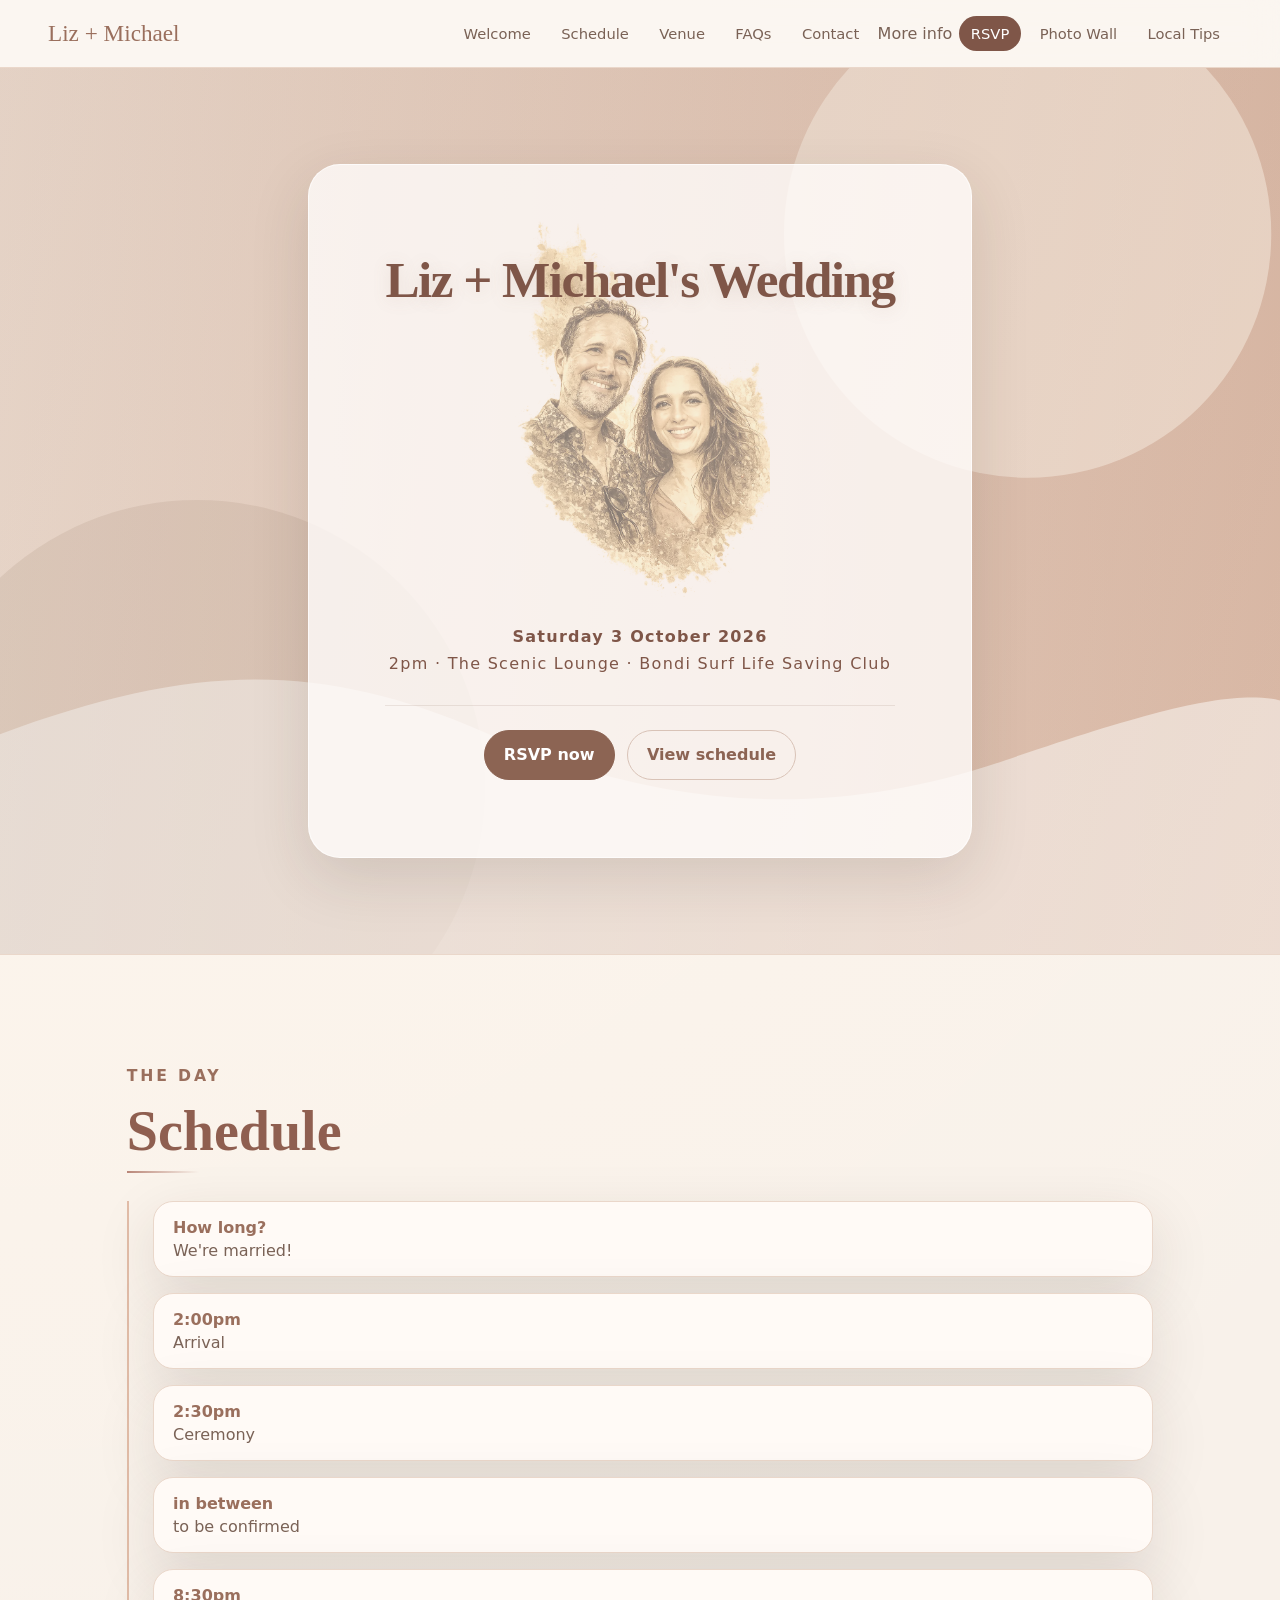
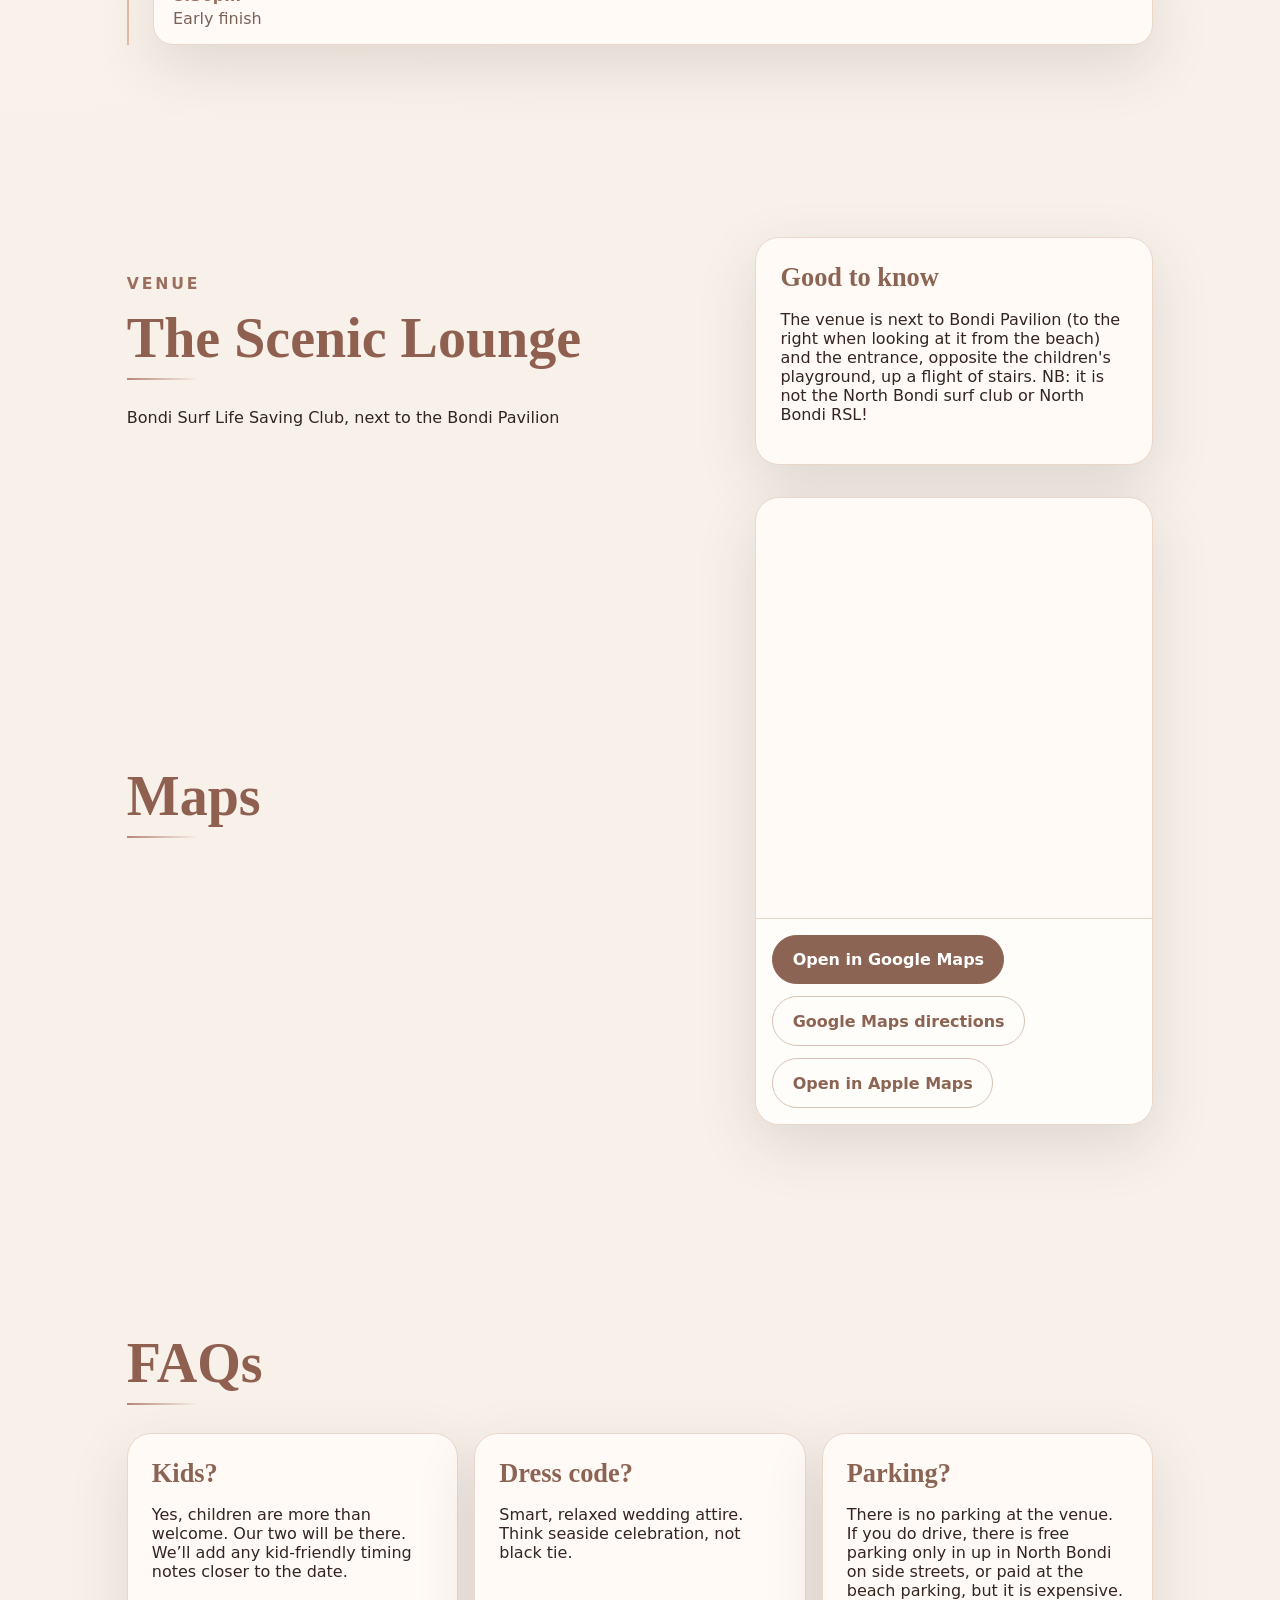
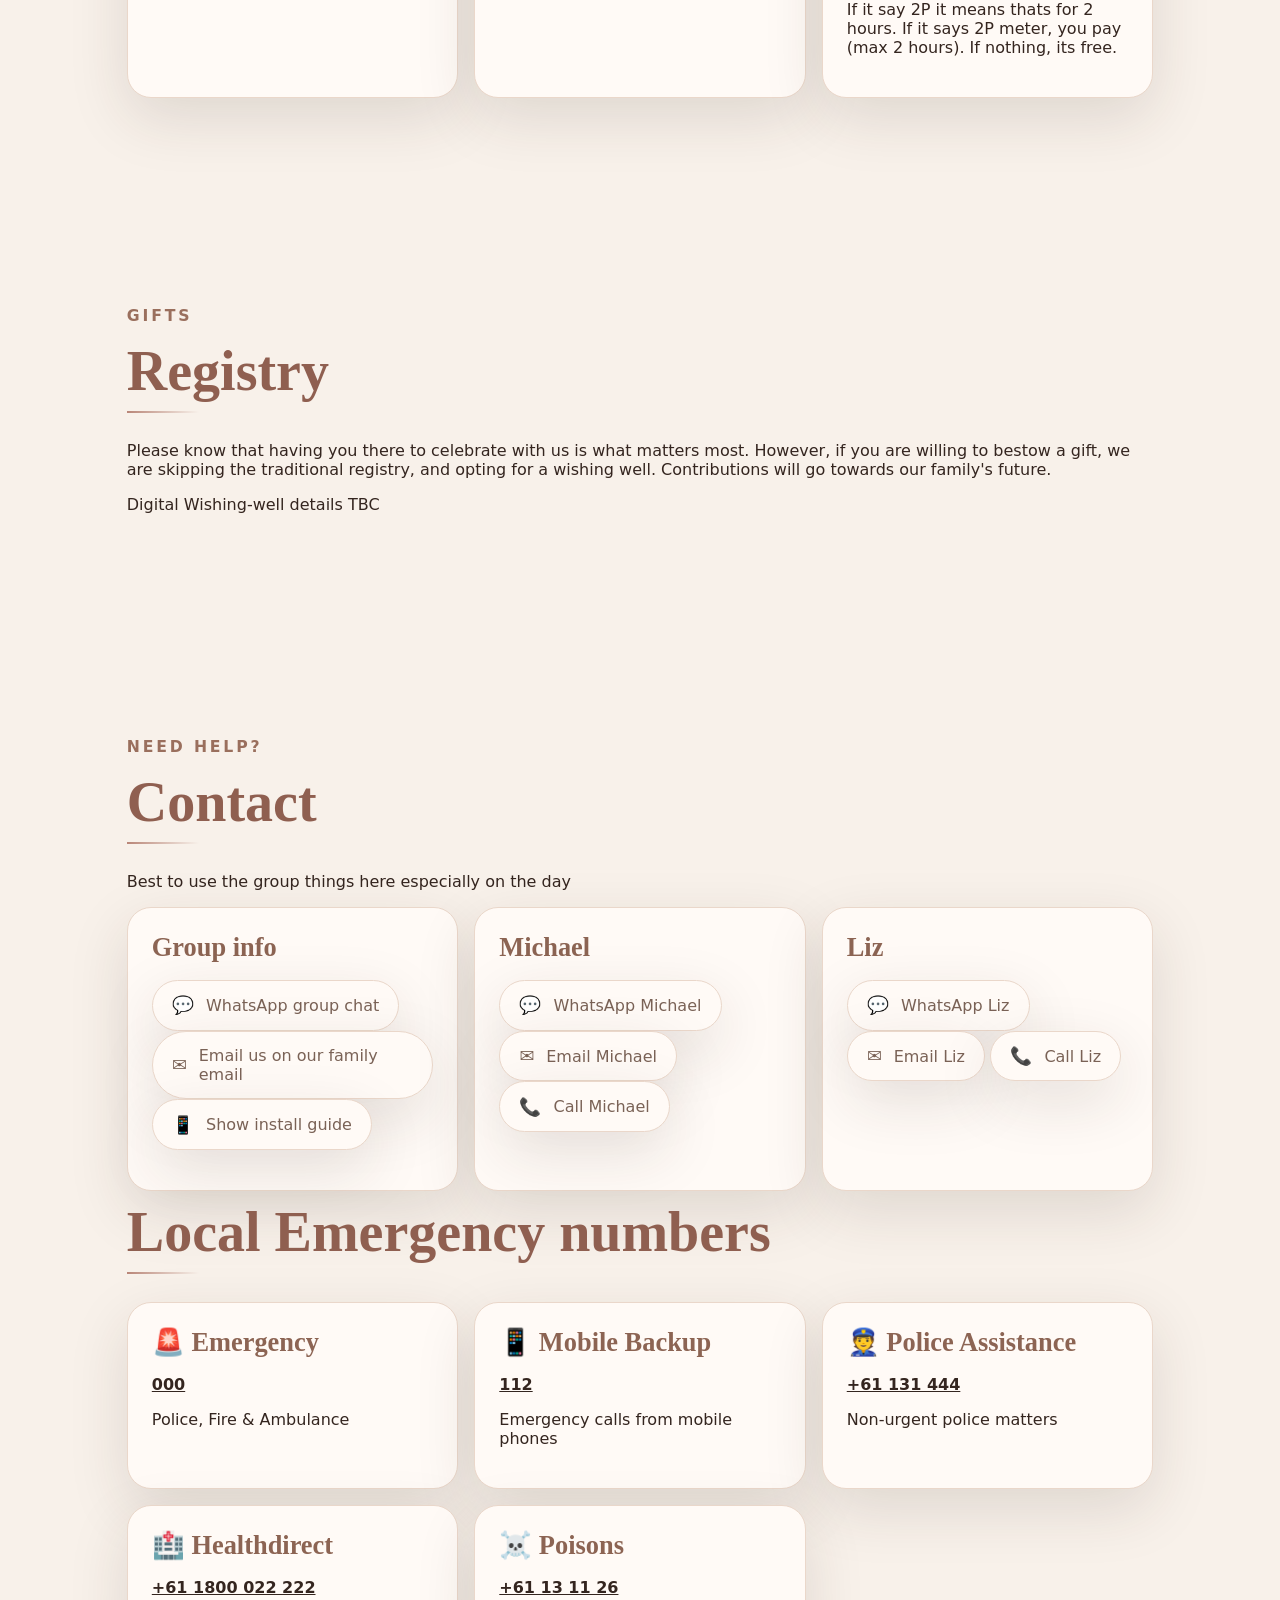
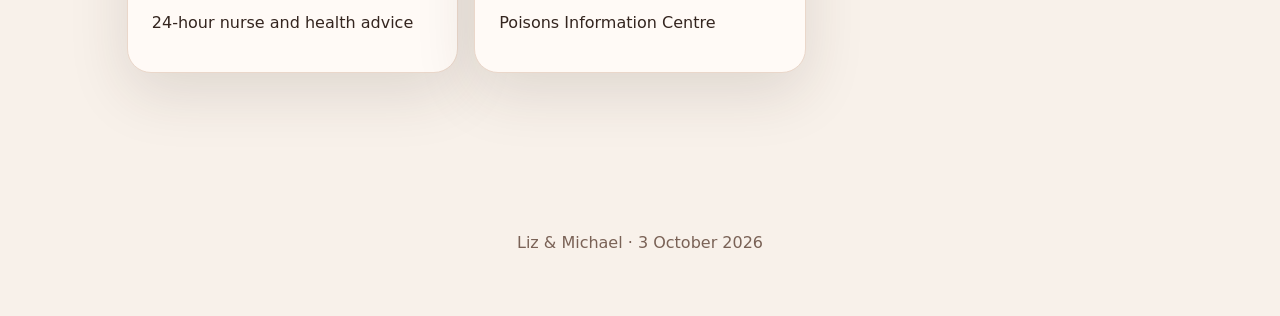
==== index.html @ 63af0334 "Merge pull request #23 from madmickey/master m" ====
<!doctype html>
<html lang="en">
<head>
  <meta charset="utf-8" />
  <meta name="viewport" content="width=device-width, initial-scale=1" />
  <meta name="theme-color" content="#8f6f5f" />
  <title>Liz + Michael — Wedding</title>
  <link rel="manifest" href="manifest.json" />
  <link rel="apple-touch-icon" href="assets/icons/apple-touch-icon.png">
  <link rel="icon" href="/favicon.ico" sizes="any">

<link
  rel="icon"
  type="image/png"
  sizes="96x96"
  href="/favicon-96x96.png">
  <link rel="stylesheet" href="css/styles.css" />
  <!--
<script src="https://cdn.onesignal.com/sdks/web/v16/OneSignalSDK.page.js" defer></script>
<script>
  window.OneSignalDeferred = window.OneSignalDeferred || [];
  OneSignalDeferred.push(async function(OneSignal) {
    await OneSignal.init({
      appId: "38841e12-7b33-4984-9ed4-fbe309f06933",
    });
  });
</script>-->
</head>
<body>
  <header class="site-header">
    <a class="brand" href="index.html">Liz + Michael</a>
    <button class="nav-toggle" type="button" aria-label="Open menu" aria-expanded="false" aria-controls="site-navigation">☰</button>
    <nav id="site-navigation" class="nav">
      <a href="#welcome">Welcome</a><a href="#schedule">Schedule</a><a href="#venue">Venue</a><a href="#faqs">FAQs</a><a href="#contact">Contact</a>
        <span class="nav-label nav-label-more">More info</span></span><a class="pill" href="rsvp.html">RSVP</a><a href="photo-wall.html">Photo Wall</a><a href="local.html">Local Tips</a>
    </nav>
  </header>

  <main>
    
    
  <section id="welcome" class="hero section">
  <div class="hero-card reveal">

    <h1 class="no-divider">Liz + Michael's Wedding</h1>



    <p class="eyebrow-raised hero-kicker">
      Saturday 3 October 2026
    </p>

    <p class="hero-date  eyebrow-raised hero-kicker">
      2pm · The Scenic Lounge · Bondi Surf Life Saving Club
    </p>

    

    <div class="hero-actions hero-actions-lower">
      <a class="button" href="rsvp.html">RSVP now</a>
      <a class="button ghost" href="#schedule">View schedule</a>
    </div>

  </div>
</section>

	<div class="offline-banner">
	  You’re offline — maps, RSVP forms and live links may not work.
	</div>
    <section id="schedule" class="section reveal">
      <p class="eyebrow">The day</p><h2>Schedule</h2>
	   
	  
      <div class="timeline">
	  <div><strong>How long?</strong><span><span id="countdown" class="" aria-live="polite"></span></div>
        <div><strong>2:00pm</strong><span>Arrival</span></div>
        <div><strong>2:30pm</strong><span>Ceremony</span></div>
        <div><strong>in between</strong><span>to be confirmed</span></div>
        <div><strong>8:30pm</strong><span>Early finish</span></div>
      </div>
    </section>

    <section id="venue" class="section split reveal">
      <div><p class="eyebrow">Venue</p><h2>The Scenic Lounge</h2><p>Bondi Surf Life Saving Club, next to the Bondi Pavilion </p></div>
      <div class="info-card"><h3>Good to know</h3><p>The venue is next to Bondi Pavilion (to the right when looking at it from the beach) and the entrance, opposite the children's playground, up a flight of stairs.
      NB: it is not the North Bondi surf club or North Bondi RSL!</p></div>
      <h2>Maps</h2>

	  <div class="map-card">

		<iframe
		  title="Bondi Surf Bathers Life Saving Club Map"
		  loading="lazy"
		  referrerpolicy="no-referrer-when-downgrade"
		  src="https://www.google.com/maps?q=Bondi+Surf+Bathers+Life+Saving+Club+Bondi+NSW&output=embed">
		</iframe>
		<div class="offline-map-fallback">
		  <h3>Offline Directions</h3>

		  <p>
			Bondi Surf Bathers Life Saving Club<br>
			Queen Elizabeth Drive<br>
			Bondi Beach NSW 2026
		  </p>

		  <p>
			The venue is next to Bondi Pavilion (to the right when looking at it) and the entrance, opposite the children's playground, up a flight of stairs
		  </p>
		</div>
		<div class="map-actions">
		  <a
			class="button"
			href="https://maps.google.com/?q=Bondi+Surf+Bathers+Life+Saving+Club"
			target="_blank"
			rel="noopener">
			Open in Google Maps
		  </a>

		  <a
			class="button ghost"
			href="https://www.google.com/maps/dir/?api=1&destination=Bondi+Surf+Bathers+Life+Saving+Club"
			target="_blank"
			rel="noopener">
			Google Maps directions
		  </a>
		  
			<a class="button ghost" href="https://maps.apple.com/?q=Bondi+Surf+Bathers+Life+Saving+Club" target="_blank">
			Open in Apple Maps
		  </a>
		</div>
	  </div>
	</section>

    <section id="faqs" class="section reveal">
      <p class="eyebrow"></p><h2>FAQs</h2>
      <div class="grid cards">
        <article><h3>Kids?</h3><p>Yes, children are more than welcome. Our two will be there. We’ll add any kid-friendly timing notes closer to the date.</p></article>
        <article><h3>Dress code?</h3><p>Smart, relaxed wedding attire. Think seaside celebration, not black tie.</p></article>
        <article><h3>Parking?</h3><p>There is no parking at the venue. If you do drive, there is free parking only in up in North Bondi on side streets, or paid at the beach parking, but it is expensive. If it say 2P it means thats for 2 hours. If it says 2P meter, you pay (max 2 hours). If nothing, its free.</p></article>
      </div>
    </section>

    <section id="registry" class="section reveal">
      <p class="eyebrow">Gifts</p><h2>Registry</h2><p>Please know that having you there to celebrate with us is what matters most. However, if you are willing to bestow a gift, we are skipping the traditional registry,
	  and opting for a wishing well. Contributions will go towards our family's future.</p>
	  <p>Digital Wishing-well details TBC</p>
	  
    </section>
	

    <section id="contact" class="section reveal"><p class="eyebrow">Need help?</p><h2>Contact</h2><p>Best to use the group things here especially on the day
	
	<div class="grid cards">
       <article><h3>Group info</h3><p>
<a href="https://chat.whatsapp.com/DlBkA845jLG3YuXOPNsFch?s=cl&p=a&ilr=2" class="contact-link" target="_blank">
    <span class="icon">💬</span>
    <span>WhatsApp group chat</span>
</a>

<a href="mailto:wedding@cornell.limited" class="contact-link">
    <span class="icon">✉️</span>
    <span>Email us on our family email</span>
</a>
	<a href="#" class="contact-link" id="show-install-guide">
		<span class="icon">📱</span>
		<span>Show install guide</span>
	</a>
   
	   </p></article>
	   <article><h3>Michael</h3><p>
<a href="https://wa.me/+61401358602" class="contact-link" target="_blank">
    <span class="icon">💬</span>
    <span>WhatsApp Michael</span>
</a>

<a href="mailto:michaeljcornell@gmail.com" class="contact-link">
    <span class="icon">✉️</span>
    <span>Email Michael</span>
</a>

<a href="tel:+61401358602" class="contact-link">
    <span class="icon">📞</span>
    <span>Call Michael</span>
</a>
	  </article>
	   
	   <article><h3>Liz</h3><p>
<a href="https://wa.me/+61424619499" class="contact-link" target="_blank">
    <span class="icon">💬</span>
    <span>WhatsApp Liz</span>
</a>

<a href="mailto:newel833@gmail.com" class="contact-link">
    <span class="icon">✉️</span>
    <span>Email Liz</span>
</a>

<a href="tel:+61424619499" class="contact-link">
    <span class="icon">📞</span>
    <span>Call Liz</span>
</a>
	   
	   
	   </p></article>
    </div>
   
    <h2>Local Emergency numbers</h2>

    <div class="grid cards">

        <article>
            <h3>🚨 Emergency</h3>
            <p>
                <a href="tel:000"><strong>000</strong></a>
            </p>
            <p>Police, Fire & Ambulance</p>
        </article>

        <article>
            <h3>📱 Mobile Backup</h3>
            <p>
                <a href="tel:112"><strong>112</strong></a>
            </p>
            <p>Emergency calls from mobile phones</p>
        </article>

        <article>
            <h3>👮 Police Assistance</h3>
            <p>
                <a href="tel:+61131444"><strong>+61 131 444</strong></a>
            </p>
            <p>Non-urgent police matters</p>
        </article>

        <article>
            <h3>🏥 Healthdirect</h3>
            <p>
                <a href="tel:+611800022222"><strong>+61 1800 022 222</strong></a>
            </p>
            <p>24-hour nurse and health advice</p>
        </article>

        <article>
            <h3>☠️ Poisons</h3>
            <p>
                <a href="tel:+61131126"><strong>+61 13 11 26</strong></a>
            </p>
            <p>Poisons Information Centre</p>
        </article>

    

    </div>
</section>
  </main>


<div class="install-strip" id="install-strip" hidden>
  <div>
    <strong>Add our wedding app</strong>
    <span>
      Get quick access to schedules, maps, accommodation and photo sharing.
    </span>
  </div>

  <div class="install-actions">
    <button
      class="install-button"
      id="install-button"
      type="button">
      Add to Home Screen
    </button>

    <button
      class="install-dismiss"
      id="install-dismiss"
      type="button"
      aria-label="Dismiss install prompt">
      ×
    </button>
  </div>
</div>

<div
  class="install-modal"
  id="ios-install-modal"
  hidden
  aria-hidden="true">

  <div
    class="install-modal-card"
    role="dialog"
    aria-modal="true"
    aria-labelledby="ios-install-title">

    <button
      class="modal-close"
      id="ios-install-close"
      type="button"
      aria-label="Close install instructions">
      ×
    </button>

    <p class="eyebrow">iPhone & iPad</p>

    <h2 id="ios-install-title">
      Add to Home Screen
    </h2>

    <p>
      Add our wedding app to your Home Screen for easy access before and during the day.
    </p>

    <p>
      Tap <strong>Share</strong> in Safari, then select
      <strong>Add to Home Screen</strong>.
    </p>

    <img
      class="install-gif"
      src="assets/images/ios-add-to-home.gif"
      alt="How to add the wedding site to your iPhone home screen">
  </div>
</div>

  <footer><p>Liz & Michael · 3 October 2026</p></footer>
  <script src="js/app.js"></script>
</body>
</html>
---- css/styles.css ----
:root {
    --bg: #f8f1ea;
    --paper: #fffaf6;
    --ink: #34251f;
    --muted: #7a6256;
    --accent: #9a6f5d;
    --accent2: #e2bda8;
    --line: #ead7ca;
    --rose: #b98678;
    --champagne: #f3dfcf;
    --shadow: 0 20px 60px rgba(52, 37, 31, 0.13);
}
* {
    box-sizing: border-box;
}
html {
    scroll-behavior: smooth;
}
body {
    margin: 0;
    font-family: Inter, ui-sans-serif, system-ui, -apple-system, Segoe UI,
        sans-serif;
    background: radial-gradient(circle at top left, #fff7ed, transparent 35%),
        var(--bg);
    color: var(--ink);
}
a {
    color: inherit;
}
.site-header {
    position: sticky;
    top: 0;
    z-index: 20;
    display: flex;
    align-items: center;
    justify-content: space-between;
    gap: 1rem;
    padding: 1rem clamp(1rem, 4vw, 3rem);
    background: rgba(251, 246, 241, 0.86);
    backdrop-filter: blur(16px);
    border-bottom: 1px solid var(--line);
}
.brand {
    font-family: Georgia, serif;
    font-size: 1.45rem;
    text-decoration: none;
    color: var(--accent);
    font-weight: 500;
}
.brand:hover {
    color: #8c6453;
}
.nav {
    display: flex;
    flex-wrap: wrap;
    gap: 0.4rem;
    align-items: center;
}
span {
    color: var(--muted);
}
.emergency a {
    color: #8c6453;
}
.nav a {
    text-decoration: none;
    padding: 0.55rem 0.75rem;
    border-radius: 999px;
    color: var(--muted);
    font-size: 0.92rem;
}
.nav a:hover,
.pill {
    background: #7f5648 !important;
    color: #fff !important;
}
.nav-toggle {
    display: none;
}
.section {
    padding: clamp(3rem, 8vw, 6rem) clamp(1rem, 6vw, 5rem);
    max-width: 1180px;
    margin: auto;
}
.hero {
    min-height: 82vh;
    display: grid;
    place-items: center;
    text-align: center;
    background: linear-gradient(
            120deg,
            rgba(143, 111, 95, 0.18),
            rgba(217, 184, 165, 0.2)
        ),
        url("../assets/images/hero.svg") center/cover;
    border-bottom: 1px solid var(--line);
    max-width: none;
}
.hero-card,
.page-hero {
    background: rgba(255, 253, 251, 0.78);
    border: 1px solid rgba(255, 255, 255, 0.7);
    box-shadow: var(--shadow);
    border-radius: 2rem;
    padding: clamp(1rem, 6vw, 5rem);
}
h1,
h2,
h3 {
    font-family: Georgia, serif;
    line-height: 1.08;
}

h1 {
    font-size: clamp(1.6rem, 4vw, 3.25rem);
    margin: 0.2em 0;
    color: #6f4d42;
    text-shadow: 0 2px 18px rgba(143, 111, 95, 0.16);
}

h2 {
    font-size: clamp(2rem, 5vw, 3.5rem);
    margin: 0.2em 0 0.5em;
    color: #8f5f50;
    position: relative;
}

h2::after {
    content: "";
    display: block;
    width: 4.5rem;
    height: 2px;
    margin-top: 0.6rem;
    background: linear-gradient(90deg, var(--rose), transparent);
}

h3 {
    font-size: clamp(1.25rem, 2.5vw, 1.65rem);
    line-height: 1.2;
    margin: 0 0 0.65rem;
    color: #8c6453;
    font-weight: 600;
}
.hero-card h1.no-divider::after {
    content: none;
}
.lead {
    font-size: 1.25rem;
    color: var(--muted);
    max-width: 720px;
    margin: 0 auto 1.5rem;
}
.eyebrow {
   /*text-transform: uppercase;*/
    letter-spacing: 0.18em;
    color: var(--accent);
    font-weight: 700;
    font-size: 0.68rem;
}
.eyebrow-raised {
   /*text-transform: uppercase;*/ 	
    letter-spacing: 0.18em;
    color: var(--accent);
    font-weight: 700;
    font-size: 0.98rem;
}
.button {
    display: inline-flex;
    align-items: center;
    justify-content: center;
    padding: 0.9rem 1.2rem;
    border-radius: 999px;
    background: #8c6453;
    color: #fff;
    text-decoration: none;
    font-weight: 700;
    border: 1px solid #8c6453;
}
.button:hover {
    background: #7f5648;
    border-color: #7f5648;
}
.button.ghost {
    background: transparent;
    color: #8c6453;
    border-color: #d9c3b7;
}
.hero-actions {
    display: flex;
    justify-content: center;
    gap: 0.75rem;
    flex-wrap: wrap;
}
.button.ghost:hover {
    background: rgba(140, 100, 83, 0.08);
    border-color: #8c6453;
}
.countdown {
    margin-top: 1.5rem;
    color: var(--muted);
    font-weight: 700;
}
.timeline {
    display: grid;
    gap: 1rem;
    border-left: 2px solid var(--accent2);
    padding-left: 1.5rem;
}
.timeline div {
    background: var(--paper);
    border: 1px solid var(--line);
    box-shadow: var(--shadow);
    border-radius: 1.25rem;
    padding: 1rem 1.2rem;
    display: grid;
    gap: 0.25rem;
}
.timeline strong {
    color: var(--accent);
}
.split {
    display: grid;
    grid-template-columns: 1.2fr 0.8fr;
    gap: 2rem;
    align-items: center;
}
.info-card,
.cards article,
.map-card {
    background: var(--paper);
    border: 1px solid var(--line);
    box-shadow: var(--shadow);
    border-radius: 1.5rem;
    padding: 1.5rem;
}
.grid {
    display: grid;
    grid-template-columns: repeat(3, minmax(0, 1fr));
    gap: 1rem;
}
.map-card iframe {
    width: 100%;
    min-height: 420px;
    border: 0;
    border-radius: 1rem;
}

/**/

/* Polished map card */
.map-card {
    overflow: hidden;
    padding: 0;
}

.map-card iframe {
    width: 100%;
    min-height: 420px;
    border: 0;
    border-radius: 1.5rem 1.5rem 0 0;
    display: block;
}

.map-actions {
    display: flex;
    gap: 0.75rem;
    padding: 1rem;
    flex-wrap: wrap;
    background: rgba(255, 253, 251, 0.92);
    border-top: 1px solid var(--line);
}

.map-actions .button {
    width: auto;
}

@media (max-width: 850px) {
    .map-card iframe {
        min-height: 320px;
    }

    .map-actions {
        flex-direction: column;
    }

    .map-actions .button {
        width: 100%;
    }
}


/**/




footer {
    text-align: center;
    padding: 3rem;
    color: var(--muted);
}
.page {
    padding-top: 2rem;
}
.reveal {
    opacity: 0;
    transform: translateY(18px);
    transition: 0.7s ease;
}
.reveal.visible {
    opacity: 1;
    transform: none;
}
@media (max-width: 850px) {
    .site-header {
        align-items: flex-start;
    }
    .nav {
        display: none;
        width: 100%;
    }
    .nav.open {
        display: flex;
    }
    .nav-toggle {
        display: block;
        border: 1px solid var(--line);
        background: var(--paper);
        border-radius: 999px;
        padding: 0.5rem 0.7rem;
    }
    .split,
    .grid {
        grid-template-columns: 1fr;
    }
    .hero-actions {
        align-items: stretch;
    }
    .button {
        width: 100%;
    }
}

.eyebrow {
    text-transform: uppercase;
    letter-spacing: 0.18em;
    color: var(--accent);
    font-weight: 700;
    font-size: 0.98rem;
}
/* Improved mobile navigation */
@media (max-width: 850px) {
    .site-header {
        align-items: center;
        flex-wrap: wrap;
        padding: 0.85rem 1rem;
    }

    .brand {
        font-size: 1.25rem;
    }

    .nav-toggle {
        display: inline-flex;
        align-items: center;
        justify-content: center;
        width: 2.75rem;
        height: 2.75rem;
        border: 1px solid var(--line);
        background: var(--paper);
        border-radius: 999px;
        font-size: 1.25rem;
        line-height: 1;
        box-shadow: 0 10px 30px rgba(48, 37, 31, 0.08);
    }

    .nav {
        display: none;
        width: 100%;
        margin-top: 0.75rem;
        padding: 0.65rem;
        background: rgba(255, 253, 251, 0.96);
        border: 1px solid var(--line);
        border-radius: 1.25rem;
        box-shadow: var(--shadow);
        backdrop-filter: blur(16px);
    }

    .nav.open {
        display: grid;
        grid-template-columns: 1fr 1fr;
        gap: 0.45rem;
    }

    .nav a {
        display: flex;
        align-items: center;
        justify-content: center;
        min-height: 2.75rem;
        padding: 0.75rem 0.65rem;
        border-radius: 0.95rem;
        background: #fff8f3;
        border: 1px solid rgba(234, 222, 213, 0.8);
        color: var(--ink);
        text-align: center;
        font-size: 0.95rem;
    }

    .nav a.pill {
        grid-column: 1 / -1;
    }
}

@media (max-width: 420px) {
    .nav.open {
        grid-template-columns: 1fr;
    }
}

/* PWA install prompt */
.install-strip {
    position: fixed;
    left: 50%;
    bottom: 1rem;
    z-index: 40;
    width: min(920px, calc(100% - 2rem));
    transform: translateX(-50%);

    display: flex;
    align-items: center;
    justify-content: space-between;
    gap: 1rem;

    padding: 0.9rem 3rem 0.9rem 1rem;

    background: rgba(255, 253, 251, 0.96);
    border: 1px solid var(--line);
    border-radius: 1.25rem;

    box-shadow: var(--shadow);
    backdrop-filter: blur(18px);
}

.install-strip[hidden],
.install-modal[hidden] {
    display: none !important;
}

.install-strip strong,
.install-strip span {
    display: block;
}

.install-strip strong {
    color: #7f5648;
}

.install-strip span {
    color: var(--muted);
    font-size: 0.92rem;
    margin-top: 0.1rem;
}

.install-actions {
    display: flex;
    align-items: center;
    gap: 0.5rem;
}

.install-button {
    border: 0;
    border-radius: 999px;

    background: #8c6453;
    color: #fff;

    font-weight: 700;
    padding: 0.85rem 1.1rem;

    white-space: nowrap;
    cursor: pointer;
}

.install-button:hover {
    background: #7f5648;
}

.install-dismiss {
    position: absolute;
    top: 0.5rem;
    right: 0.5rem;
    width: 2rem;
    height: 2rem;
    border: 0;
    background: transparent;
    color: var(--muted);
    font-size: 1.2rem;
    line-height: 1;
    cursor: pointer;
}

.install-dismiss:hover {
    background: rgba(143, 111, 95, 0.08);
    color: var(--ink);
}

.install-modal {
    position: fixed;
    inset: 0;
    z-index: 50;

    display: grid;
    place-items: center;

    padding: 1rem;

    background: rgba(48, 37, 31, 0.42);
    backdrop-filter: blur(8px);
}

.install-modal-card {
    position: relative;

    width: min(620px, 100%);
    max-height: min(88vh, 760px);
    overflow: auto;

    background: var(--paper);
    border: 1px solid var(--line);
    border-radius: 1.75rem;

    box-shadow: var(--shadow);

    padding: clamp(1.25rem, 4vw, 2rem);
}

.install-modal-card h2 {
    margin-bottom: 0.25rem;
}

.modal-close {
    position: absolute;
    top: 0.85rem;
    right: 0.85rem;

    width: 2.5rem;
    height: 2.5rem;

    border-radius: 999px;
    border: 1px solid var(--line);

    background: #fff8f3;
    color: var(--ink);

    font-size: 1.5rem;
    line-height: 1;

    cursor: pointer;
}

.install-gif {
    display: block;
    width: 100%;

    margin-top: 1rem;

    border-radius: 1.25rem;
    border: 1px solid var(--line);

    background: #fff8f3;
}

@media (max-width: 640px) {
    .install-strip {
        flex-direction: column;
        align-items: stretch;
        bottom: 0.75rem;
    }

    .install-actions {
        width: 100%;
    }

    .install-button {
        flex: 1;
    }
}



.contact-links {
    display: flex;
    gap: 1rem;
    flex-wrap: wrap;
    margin-top: 1.5rem;
}

.contact-link {
    display: inline-flex;
    align-items: center;
    gap: 0.75rem;

    padding: 0.9rem 1.2rem;

    background: var(--paper);
    border: 1px solid var(--line);
    border-radius: 999px;

    text-decoration: none;
    color: var(--ink);

    box-shadow: var(--shadow);
    transition: all 0.2s ease;
}

.contact-link:hover {
    transform: translateY(-2px);
    background: var(--ink);
    color: #fff;
}

.contact-link .icon {
    font-size: 1.1rem;
}

.contact-link:visited,
.contact-link:active,
.contact-link:focus {
    color: #8c6453;
    background: var(--paper);
    outline: none;
}

@media (max-width: 700px) {
    .contact-links {
        flex-direction: column;
    }

    .contact-link {
        width: 100%;
        justify-content: center;
    }
}
.wedding-crest {
  display: block;
  width: min(260px, 70vw);
  max-width: 260px;
  margin: 0 auto 1.5rem;
}

.hero-card {
  position: relative;
  overflow: hidden;
  text-align: center;
}

.hero-card::before {
  content: "";
  position: absolute;
  inset: 0;

  background-image: url("../assets/images/liz-michael-crest.webp");
  background-repeat: no-repeat;
  background-position: center 45px;
background-size: min(260px, 60vw);

  opacity: 0.54;

  filter:
    sepia(0.2)
    saturate(0.9)
    contrast(0.95);

  pointer-events: none;
  z-index: 0;
}

.hero-card > * {
  position: relative;
  z-index: 1;
}

/* Main heading */
.hero-card h1 {
  
  margin-bottom: 20rem;
  color: #7f5648;
  letter-spacing: -0.03em;
  text-shadow: 0 2px 18px rgba(143,111,95,0.15);
}

.hero-card h1::after {
  content: "";
  display: block;
  width: 5.5rem;
  height: 2px;
  margin: 1rem auto 0;
  background: linear-gradient(
    90deg,
    transparent,
    var(--rose),
    transparent
  );
}

/* Date */
.hero-date {
  margin: 0;
  font-size: 1.35rem;
  color: var(--muted);
  font-weight: 500;
}

/* Venue title */
.hero-kicker {
  margin-top: 0.5rem;
  margin-bottom: 0;
  color: #7f5648;
  font-size: 1rem;
  letter-spacing: 0.08em;
  
}

/* Venue details */
.venue-line {
  margin: 0.75rem 0 0;
  font-size: 0.95rem;
  color: var(--muted);
}

/* Countdown */
.countdown-lower {
  margin-top: 2rem;
  margin-bottom: 0;
  font-size: 1.05rem;
  color: var(--accent);
}

/* Buttons */
.hero-actions-lower {
  margin-top: 2rem;
  padding-top: 1.5rem;
  border-top: 1px solid rgba(143, 111, 95, 0.15);
}

.nav-divider {
    width: 1px;
    height: 1.25rem;
    background: var(--line);
    margin: 0 0.4rem;
}

.offline-banner {
  display: none;
  position: sticky;
  top: 0;
  z-index: 100;
  padding: 0.75rem 1rem;
  background: #8c6453;
  color: #fffaf6;
  text-align: center;
  font-weight: 700;
}
body.is-offline .offline-banner {
  display: block;
}

.offline-map-fallback {
  display: none;
}

body.is-offline .offline-map-fallback {
  display: block;
  margin-top: 1rem;
  padding: 1rem;
  border: 1px solid var(--line);
  border-radius: 1rem;
  background: var(--paper);
}

body.is-offline .map-card iframe {
  display: none;
}

body.is-offline .map-actions {
  opacity: 0.5;
}
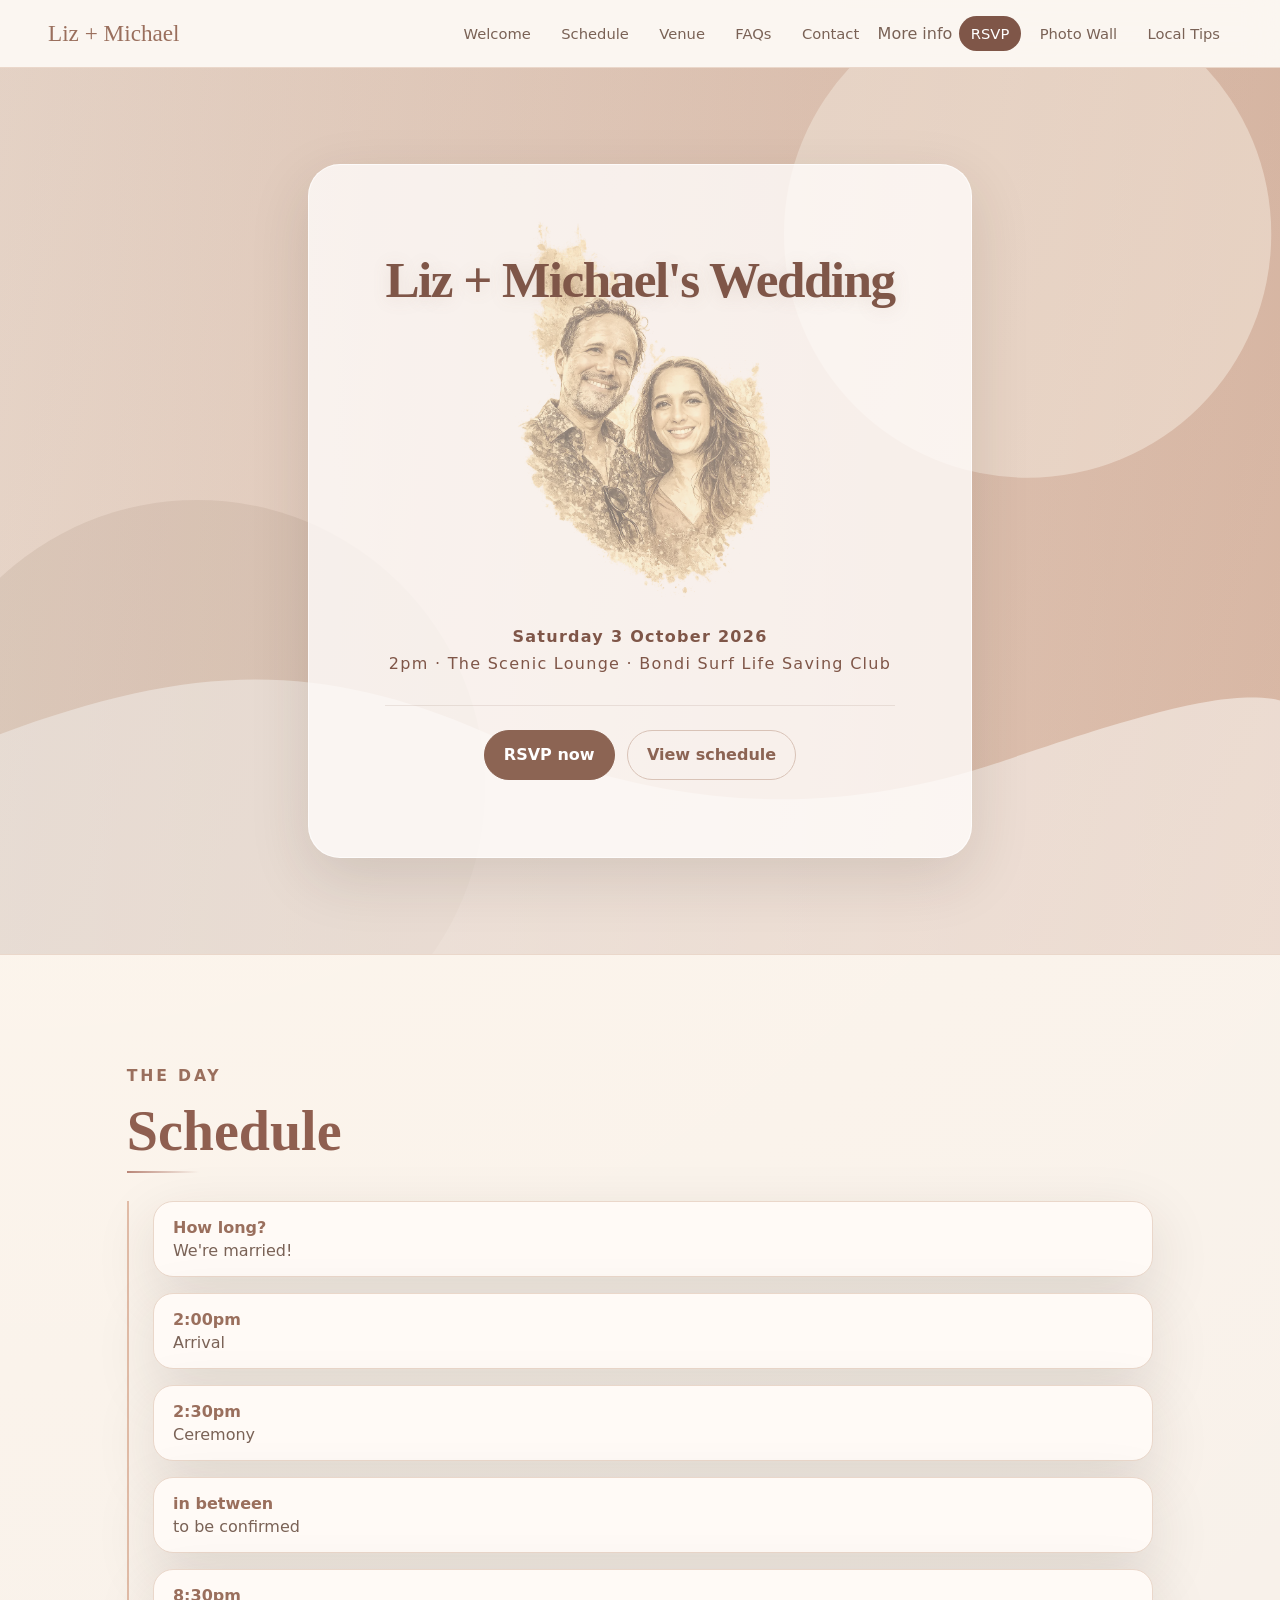
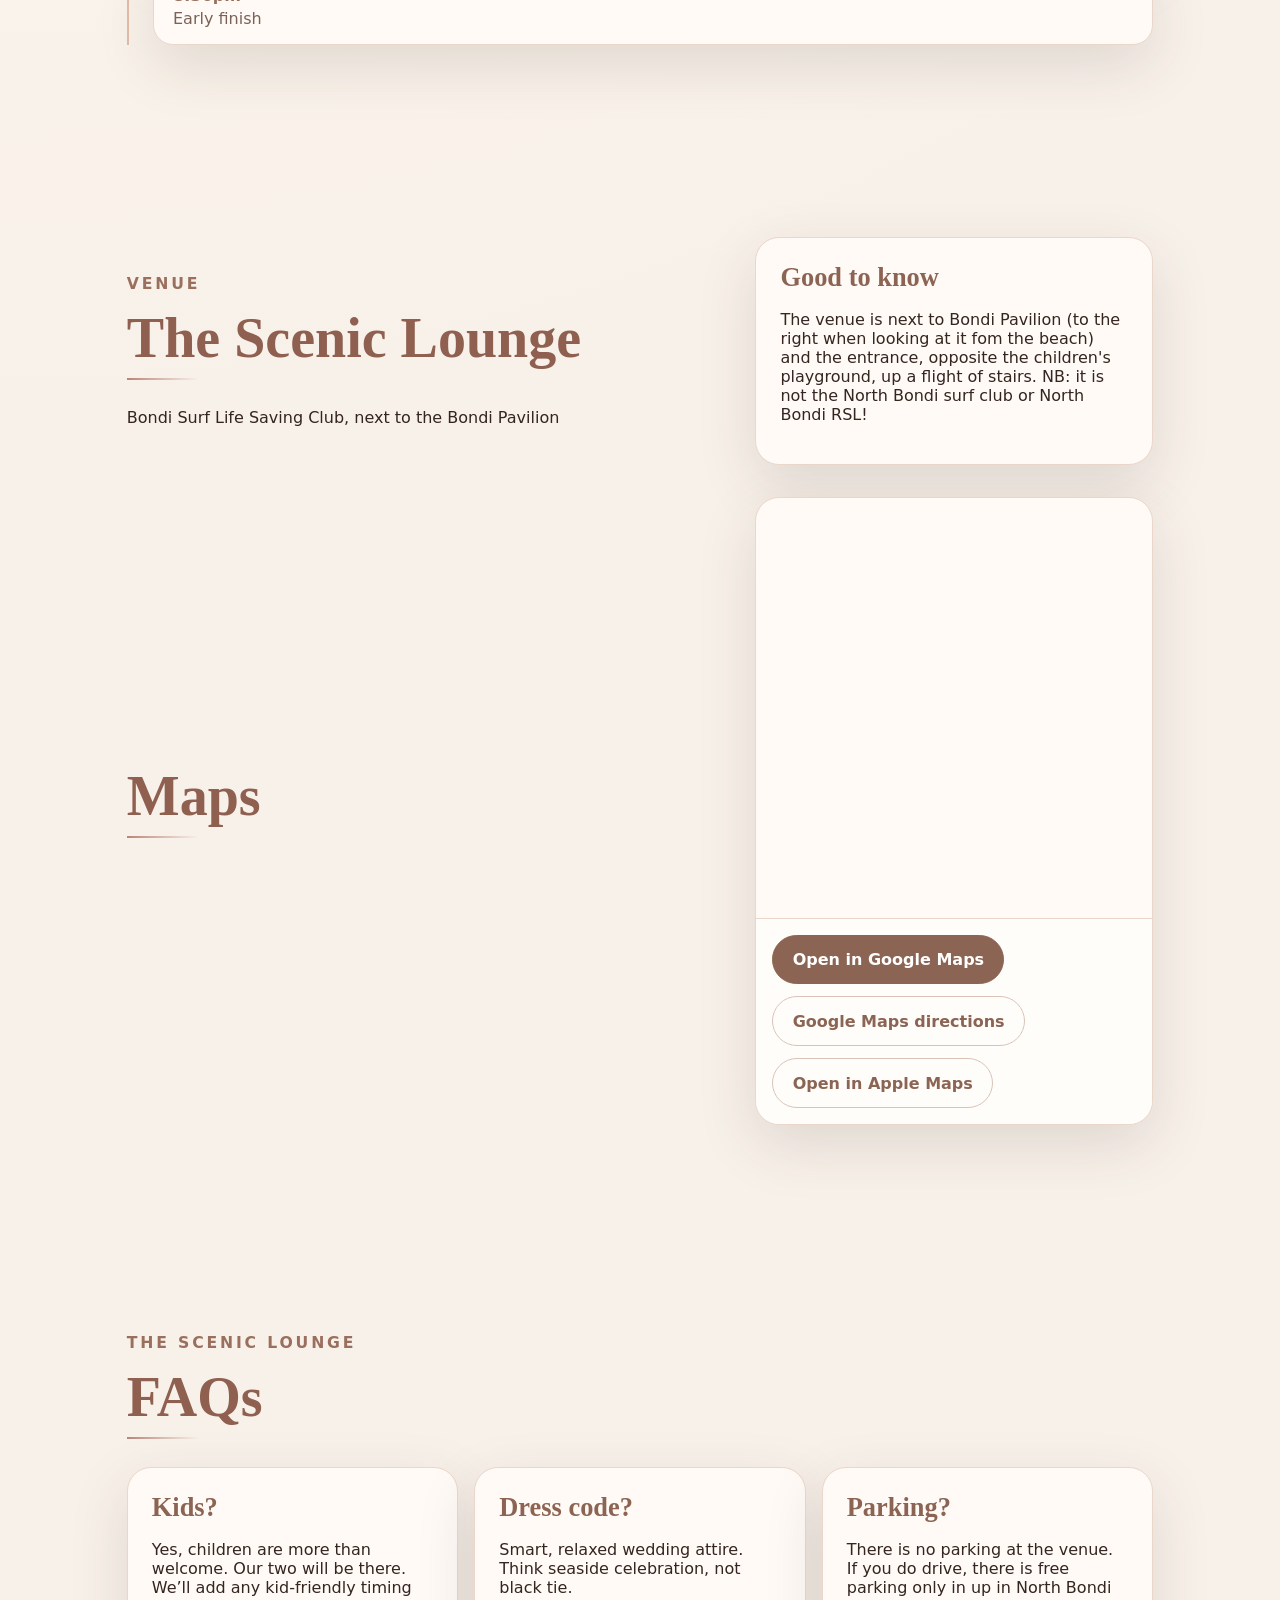
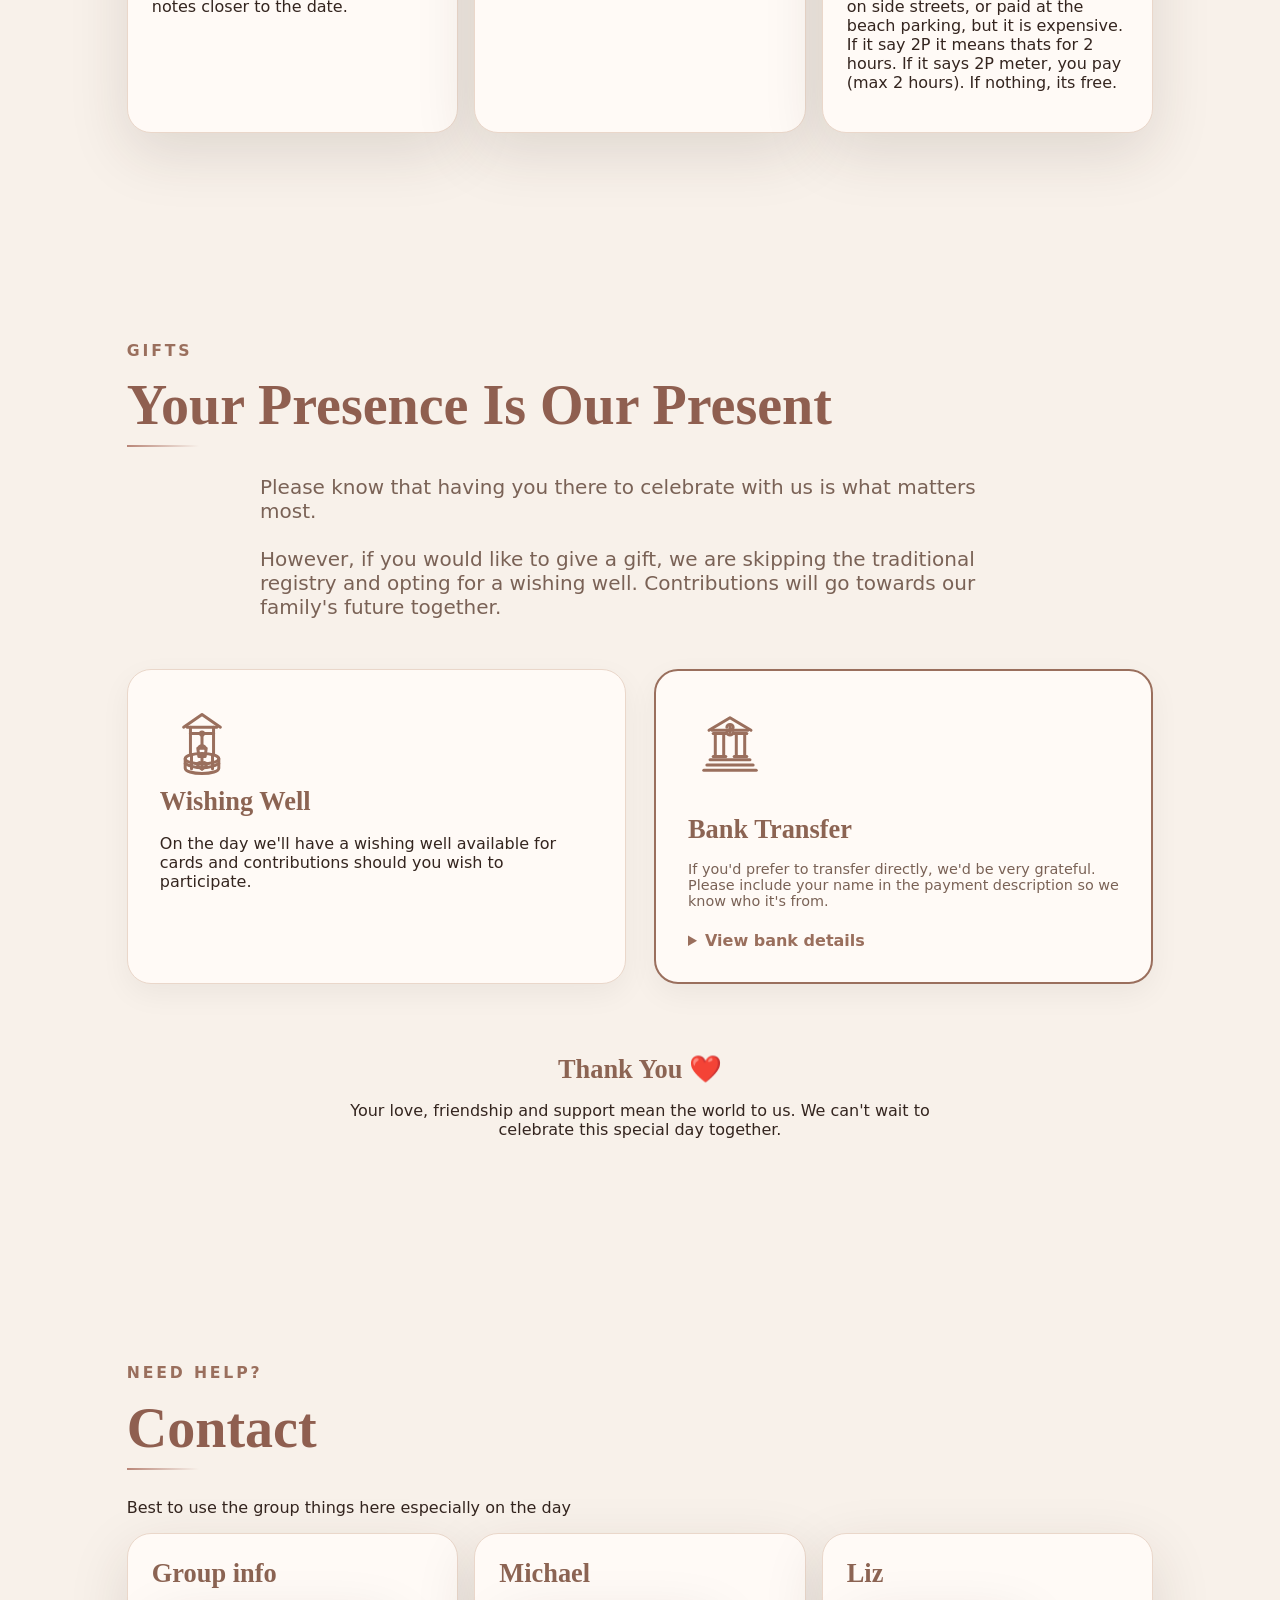
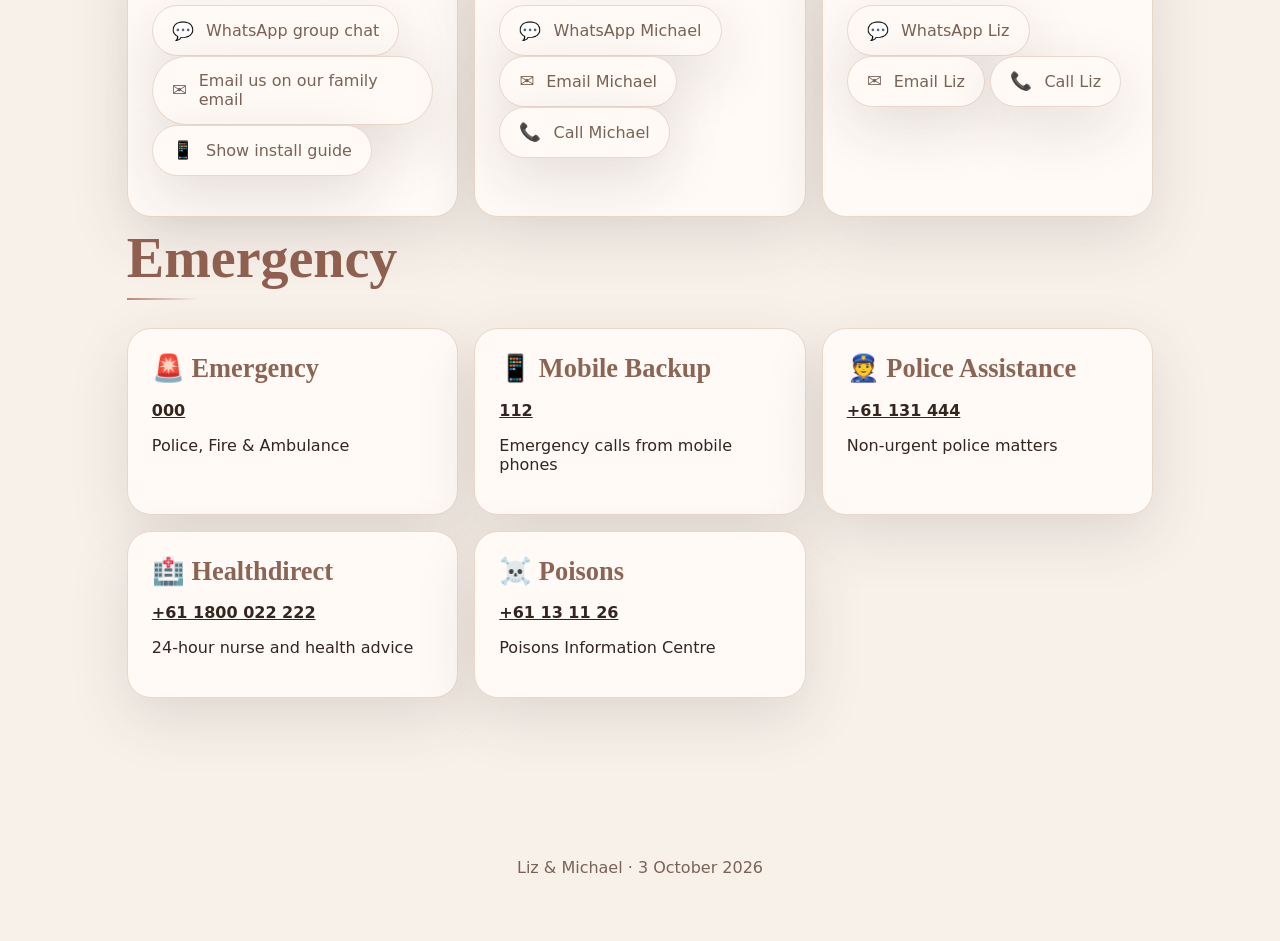
==== commit adc23b7b: "m" ====
--- a/index.html
+++ b/index.html
@@ -82,7 +82,7 @@
 
     <section id="venue" class="section split reveal">
       <div><p class="eyebrow">Venue</p><h2>The Scenic Lounge</h2><p>Bondi Surf Life Saving Club, next to the Bondi Pavilion </p></div>
-      <div class="info-card"><h3>Good to know</h3><p>The venue is next to Bondi Pavilion (to the right when looking at it from the beach) and the entrance, opposite the children's playground, up a flight of stairs.
+      <div class="info-card"><h3>Good to know</h3><p>The venue is next to Bondi Pavilion (to the right when looking at it fom the beach) and the entrance, opposite the children's playground, up a flight of stairs.
       NB: it is not the North Bondi surf club or North Bondi RSL!</p></div>
       <h2>Maps</h2>
 
@@ -132,7 +132,7 @@
 	</section>
 
     <section id="faqs" class="section reveal">
-      <p class="eyebrow"></p><h2>FAQs</h2>
+      <p class="eyebrow">The Scenic Lounge</p><h2>FAQs</h2>
       <div class="grid cards">
         <article><h3>Kids?</h3><p>Yes, children are more than welcome. Our two will be there. We’ll add any kid-friendly timing notes closer to the date.</p></article>
         <article><h3>Dress code?</h3><p>Smart, relaxed wedding attire. Think seaside celebration, not black tie.</p></article>
@@ -140,12 +140,225 @@
       </div>
     </section>
 
-    <section id="registry" class="section reveal">
-      <p class="eyebrow">Gifts</p><h2>Registry</h2><p>Please know that having you there to celebrate with us is what matters most. However, if you are willing to bestow a gift, we are skipping the traditional registry,
-	  and opting for a wishing well. Contributions will go towards our family's future.</p>
-	  <p>Digital Wishing-well details TBC</p>
-	  
-    </section>
+	<section id="registry" class="section reveal">
+
+		<p class="eyebrow">Gifts</p>
+		<h2>Your Presence Is Our Present</h2>
+
+		<p class="lead registry-intro">
+			Please know that having you there to celebrate with us is what matters
+			most.
+			<br><br>
+			However, if you would like to give a gift, we are skipping the
+			traditional registry and opting for a wishing well.
+			Contributions will go towards our family's future together.
+		</p>
+
+		<div class="gift-grid">
+
+			<!-- Wishing Well -->
+
+			<article class="gift-card">
+				<div class="registry-icon"><svg xmlns="http://www.w3.org/2000/svg"
+     viewBox="0 0 160 160"
+     fill="none"
+     aria-hidden="true">
+
+    <g stroke="currentColor"
+       stroke-width="3"
+       stroke-linecap="round"
+       stroke-linejoin="round">
+
+        <!-- Roof -->
+        <path d="M45 48 80 24l35 24"/>
+        <path d="M52 48h56"/>
+
+        <!-- Posts -->
+        <path d="M58 48v52"/>
+        <path d="M102 48v52"/>
+
+        <!-- Cross beam -->
+        <path d="M58 60h44"/>
+
+        <!-- Winch -->
+        <circle cx="80" cy="60" r="3"/>
+        <path d="M80 63v24"/>
+
+        <!-- Bucket -->
+        <path d="M72 88h16l-2 16H74l-2-16z"/>
+        <path d="M74 88c1-6 11-6 12 0"/>
+
+        <!-- Well -->
+        <ellipse cx="80" cy="108" rx="32" ry="10"/>
+        <path d="M48 108v18c0 6 14 10 32 10s32-4 32-10v-18"/>
+        <path d="M48 117c8 5 20 8 32 8s24-3 32-8"/>
+
+        <!-- Stone divisions -->
+        <path d="M60 103v24"/>
+        <path d="M80 99v28"/>
+        <path d="M100 103v24"/>
+
+        <!-- Heart -->
+        <path d="M80 118c-4-5-10-2-8 3 2 3 8 7 8 7s6-4 8-7c2-5-4-8-8-3z"/>
+
+    </g>
+
+</svg></div>
+
+				<h3>Wishing Well</h3>
+
+				<p>
+					On the day we'll have a wishing well available for cards and
+					contributions should you wish to participate.
+				</p>
+			</article>
+
+			<article class="gift-card featured">
+
+    <div class="gift-emoji">
+	
+<svg xmlns="http://www.w3.org/2000/svg"
+     viewBox="0 0 160 160"
+     fill="none"
+     class="registry-icon"
+     aria-hidden="true">
+
+    <g stroke="currentColor"
+       stroke-width="3"
+       stroke-linecap="round"
+       stroke-linejoin="round">
+
+        <!-- Roof -->
+        <path d="M40 52L80 28l40 24"/>
+        <path d="M46 52h68"/>
+
+        <!-- Columns -->
+        <path d="M52 58v44"/>
+        <path d="M68 58v44"/>
+        <path d="M92 58v44"/>
+        <path d="M108 58v44"/>
+
+        <!-- Bases -->
+        <path d="M48 58h24"/>
+        <path d="M88 58h24"/>
+
+        <path d="M48 102h24"/>
+        <path d="M88 102h24"/>
+
+        <!-- Steps -->
+        <path d="M42 108h76"/>
+        <path d="M36 118h88"/>
+        <path d="M30 128h100"/>
+
+        <!-- Dollar -->
+        <path d="M80 42v14"/>
+        <path d="M74 46c0-3 3-5 6-5s6 2 6 5-2 4-6 5-6 2-6 5 3 5 6 5 6-2 6-5"/>
+
+    </g>
+
+</svg>
+
+	</div>
+
+    <h3>Bank Transfer</h3>
+
+    <p class="small">
+        If you'd prefer to transfer directly, we'd be very grateful.
+        Please include your name in the payment description so we know who it's from.
+    </p>
+
+    <details class="bank-details">
+
+        <summary>View bank details</summary>
+
+        <div class="bank-box">
+
+            <div class="bank-item">
+                <label>Account Name</label>
+                <strong id="accName">
+                    Elizabeth Newell &amp; Michael Cornell
+                </strong>
+                <button class="copy-detail" data-copy="accName">Copy</button>
+            </div>
+
+            <div class="bank-item">
+                <label>BSB</label>
+                <strong id="bsb">633-123</strong>
+                <button class="copy-detail" data-copy="bsb">Copy</button>
+            </div>
+
+            <div class="bank-item">
+                <label>Account Number</label>
+                <strong id="accNo">189101538</strong>
+                <button class="copy-detail" data-copy="accNo">Copy</button>
+            </div>
+
+        </div>
+
+        <hr>
+
+        <h4>International Transfers</h4>
+
+        <p class="small">
+            Most international banks can transfer using the details above.
+            Alternatively, you may wish to use
+            <a href="https://wise.com/" target="_blank" rel="noopener">Wise</a>,
+            which often offers competitive exchange rates and lower transfer fees.
+        </p>
+
+        <div class="bank-box">
+
+            <div class="bank-item">
+                <label>Bank</label>
+
+                <strong id="bname">
+                    Bendigo and Adelaide Bank<br>
+                    Bendigo Centre, Bath Lane<br>
+                    Bendigo VIC 3550, Australia
+                </strong>
+
+                <button class="copy-detail" data-copy="bname">Copy</button>
+            </div>
+
+            <div class="bank-item">
+                <label>SWIFT / BIC</label>
+
+                <div class="bank-value">
+                    <strong id="swift">BENDAU3B</strong>
+
+                    <p class="swift-note">
+                        If your bank requires an 11-character SWIFT/BIC,
+                        use <strong>BENDAU3BXXX</strong>
+                    </p>
+                </div>
+
+                <button class="copy-detail" data-copy="swift">Copy</button>
+            </div>
+
+        </div>
+
+        <p class="small">
+            Australia doesn't use IBAN numbers.
+        </p>
+
+    </details>
+
+</article>
+
+		</div>
+
+		<div class="registry-footer">
+
+			<h3>Thank You ❤️</h3>
+
+			<p>
+				Your love, friendship and support mean the world to us.
+				We can't wait to celebrate this special day together.
+			</p>
+
+		</div>
+
+	</section>
 	
 
     <section id="contact" class="section reveal"><p class="eyebrow">Need help?</p><h2>Contact</h2><p>Best to use the group things here especially on the day
@@ -204,7 +417,7 @@
 	   </p></article>
     </div>
    
-    <h2>Local Emergency numbers</h2>
+    <h2>Emergency</h2>
 
     <div class="grid cards">
 
--- a/css/styles.css
+++ b/css/styles.css
@@ -784,4 +784,143 @@
 
 body.is-offline .map-actions {
   opacity: 0.5;
+}
+
+.registry-intro{
+    max-width:760px;
+    margin:auto;
+    text-align:left;
+}
+
+.gift-grid{
+    display:grid;
+    grid-template-columns:repeat(auto-fit,minmax(280px,1fr));
+    gap:28px;
+    margin-top:50px;
+}
+
+.gift-card{
+    background:var(--paper);
+    border:1px solid var(--line);
+    border-radius:24px;
+    padding:32px;
+    box-shadow:0 10px 30px rgba(0,0,0,.05);
+    transition:.25s;
+}
+
+.gift-card:hover{
+    transform:translateY(-4px);
+}
+
+.gift-card.featured{
+    border:2px solid var(--accent);
+}
+
+.gift-emoji{
+    font-size:48px;
+    margin-bottom:16px;
+}
+
+.bank-box{
+    margin:24px 0;
+}
+
+.bank-item{
+    display:grid;
+    grid-template-columns:110px minmax(0, 1fr) auto;
+    align-items:center;
+    gap:12px;
+    padding:14px 0;
+    border-bottom:1px solid var(--line);
+}
+
+.bank-item label{
+    display:block;
+    font-size:.75rem;
+    color:var(--muted);
+    text-transform:uppercase;
+    text-align:left;
+}
+
+.bank-item strong{
+    display:block;
+    min-width:0;
+    font-size:1.05rem;
+    text-align:left;
+    overflow-wrap:anywhere;
+}
+@media (max-width:600px){
+    .bank-item{
+        grid-template-columns:90px minmax(0, 1fr) auto;
+        gap:8px;
+    }
+
+    .copy-detail{
+        padding:7px 11px;
+    }
+}
+
+.copy-detail{
+    padding:8px 14px;
+    border-radius:999px;
+    border:none;
+    background:var(--accent);
+    color:white;
+    cursor:pointer;
+}
+
+.copy-detail:hover{
+    opacity:.9;
+}
+
+.tip{
+    background:#f8efe7;
+    padding:16px;
+    border-radius:14px;
+    margin-top:20px;
+    font-size:.92rem;
+}
+
+.small{
+    font-size:.9rem;
+    color:var(--muted);
+}
+
+details{
+    margin-top:22px;
+}
+
+summary{
+    cursor:pointer;
+    color:var(--accent);
+    font-weight:600;
+}
+
+.registry-footer{
+    margin-top:70px;
+    text-align:center;
+    max-width:650px;
+    margin-left:auto;
+    margin-right:auto;
+}
+
+.registry-footer h3{
+    margin-bottom:12px;
+}
+
+.swift-note{
+    margin:.4rem 0 0;
+    font-size:.82rem;
+    line-height:1.35;
+    color:#8a7267;
+}
+
+.registry-icon{
+    width:84px;
+    height:84px;
+    color:var(--accent);   /* or #8f5f50 */
+}
+
+.registry-icon *{
+    vector-effect:non-scaling-stroke;
 }
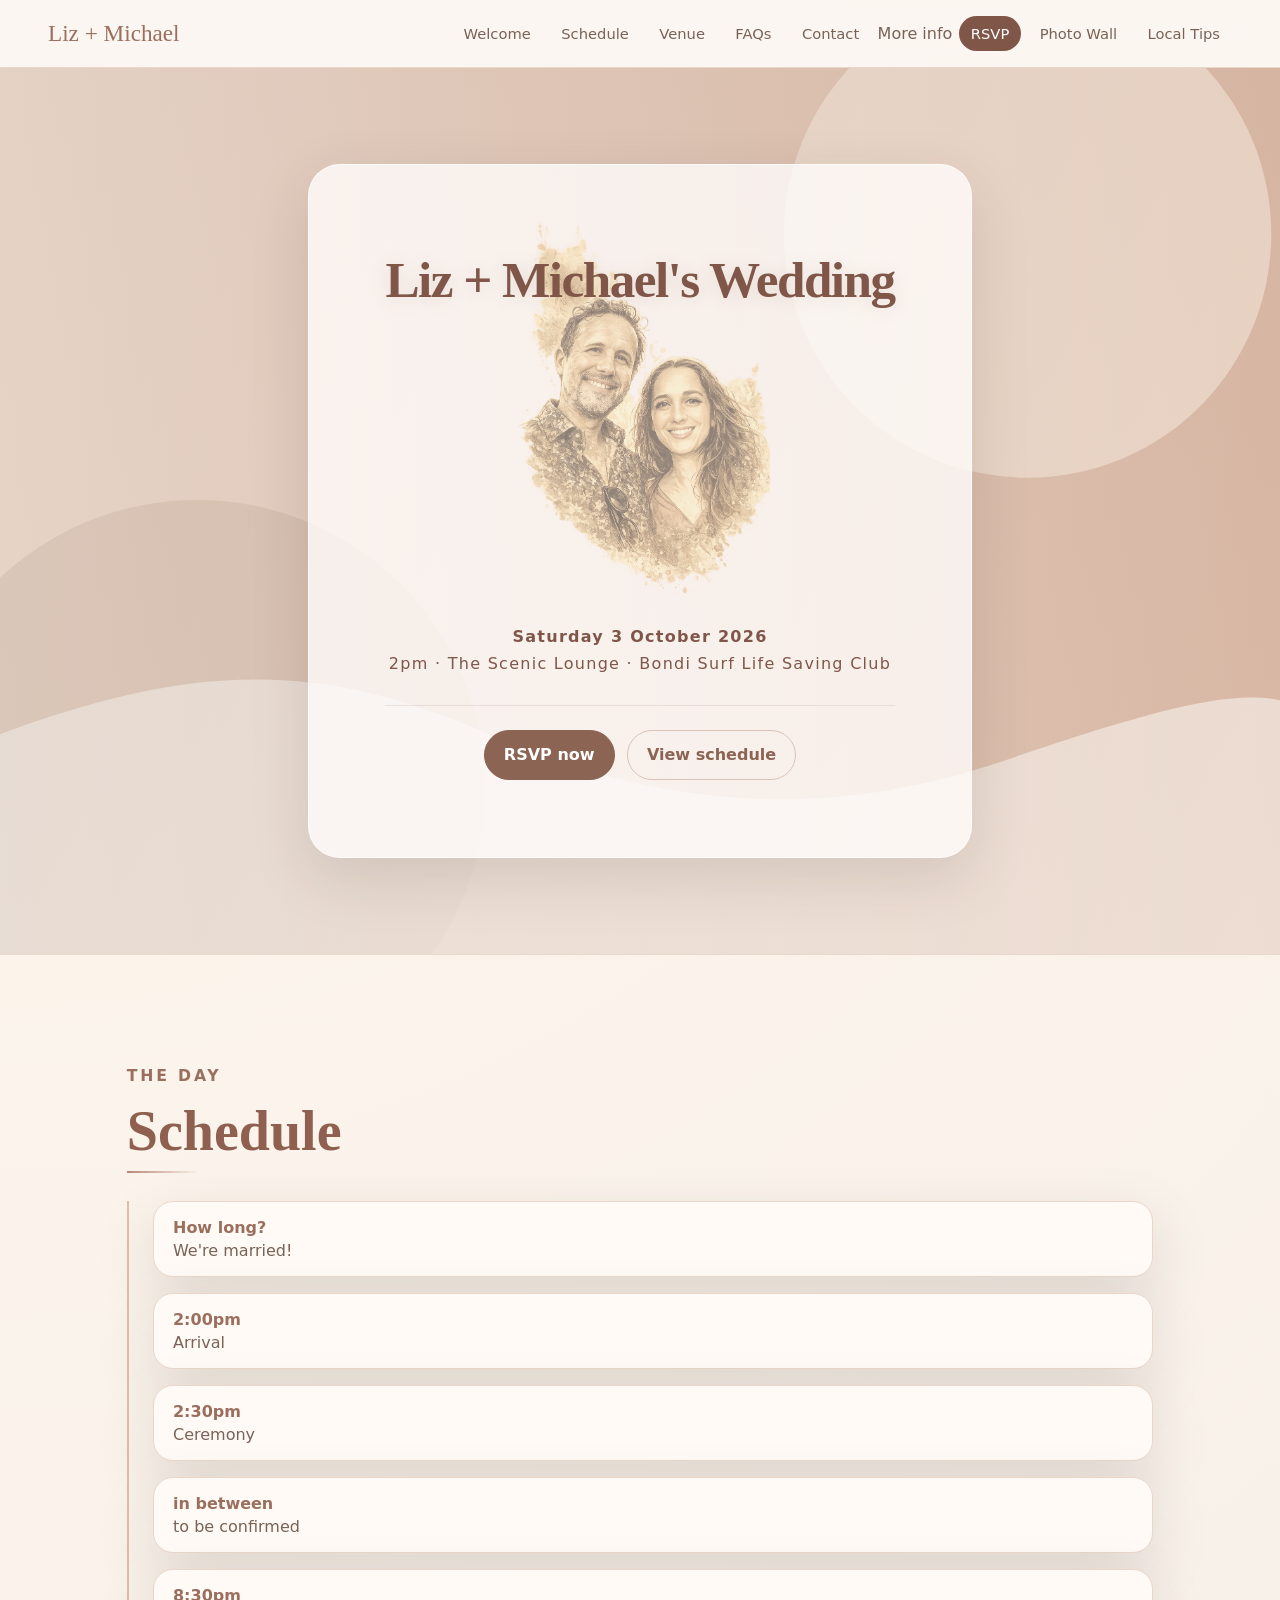
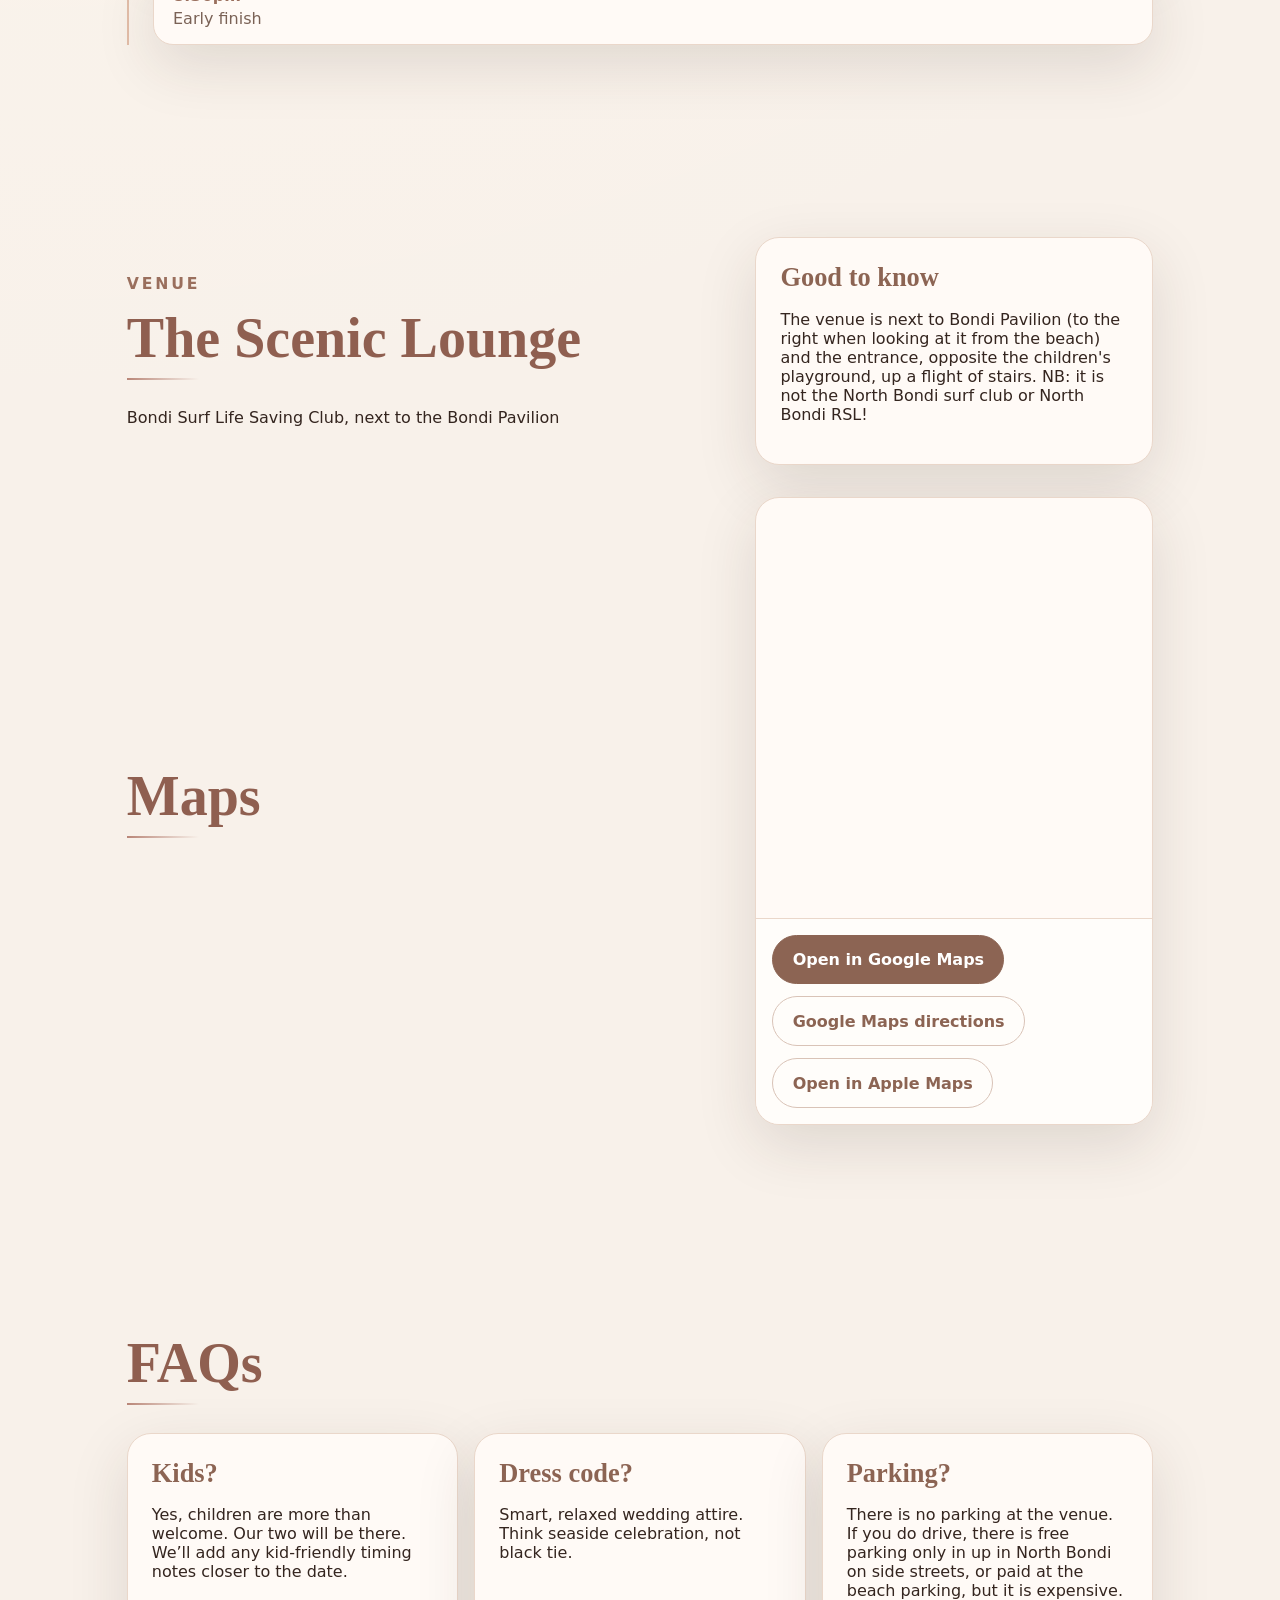
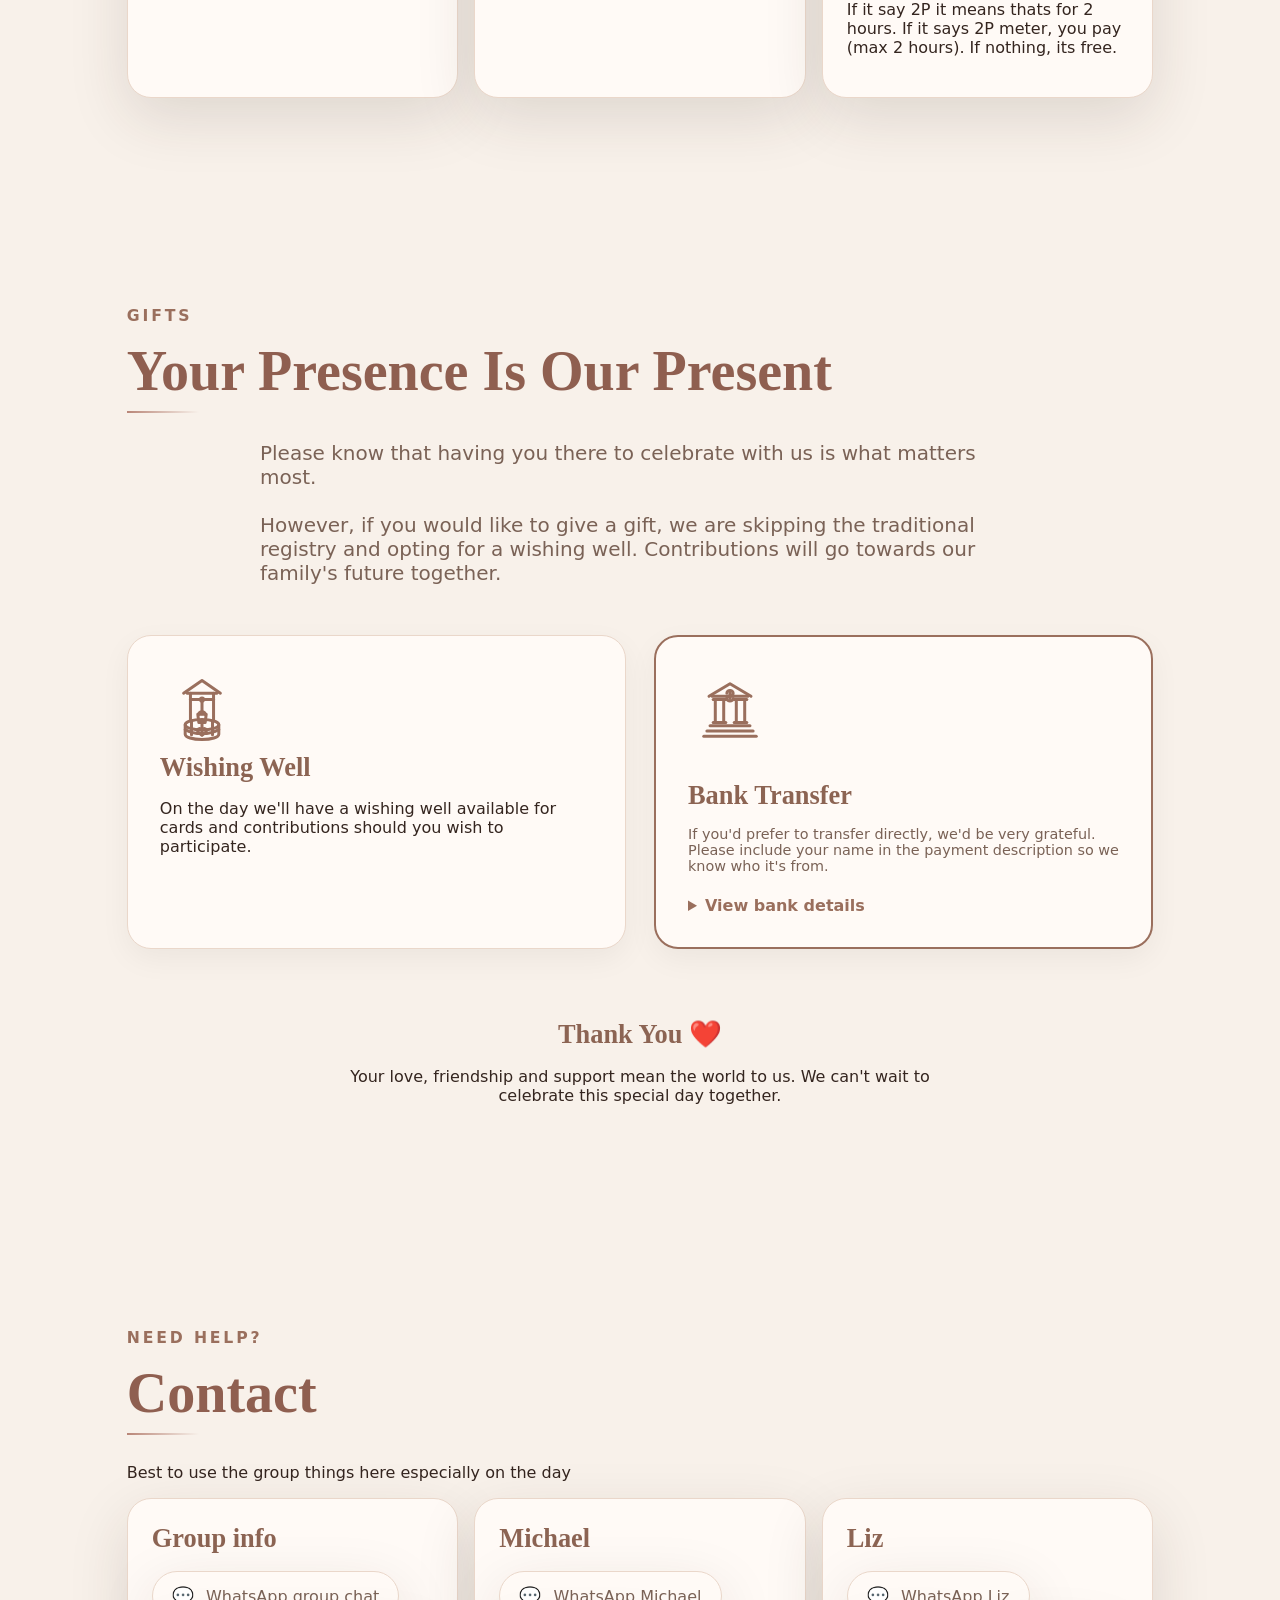
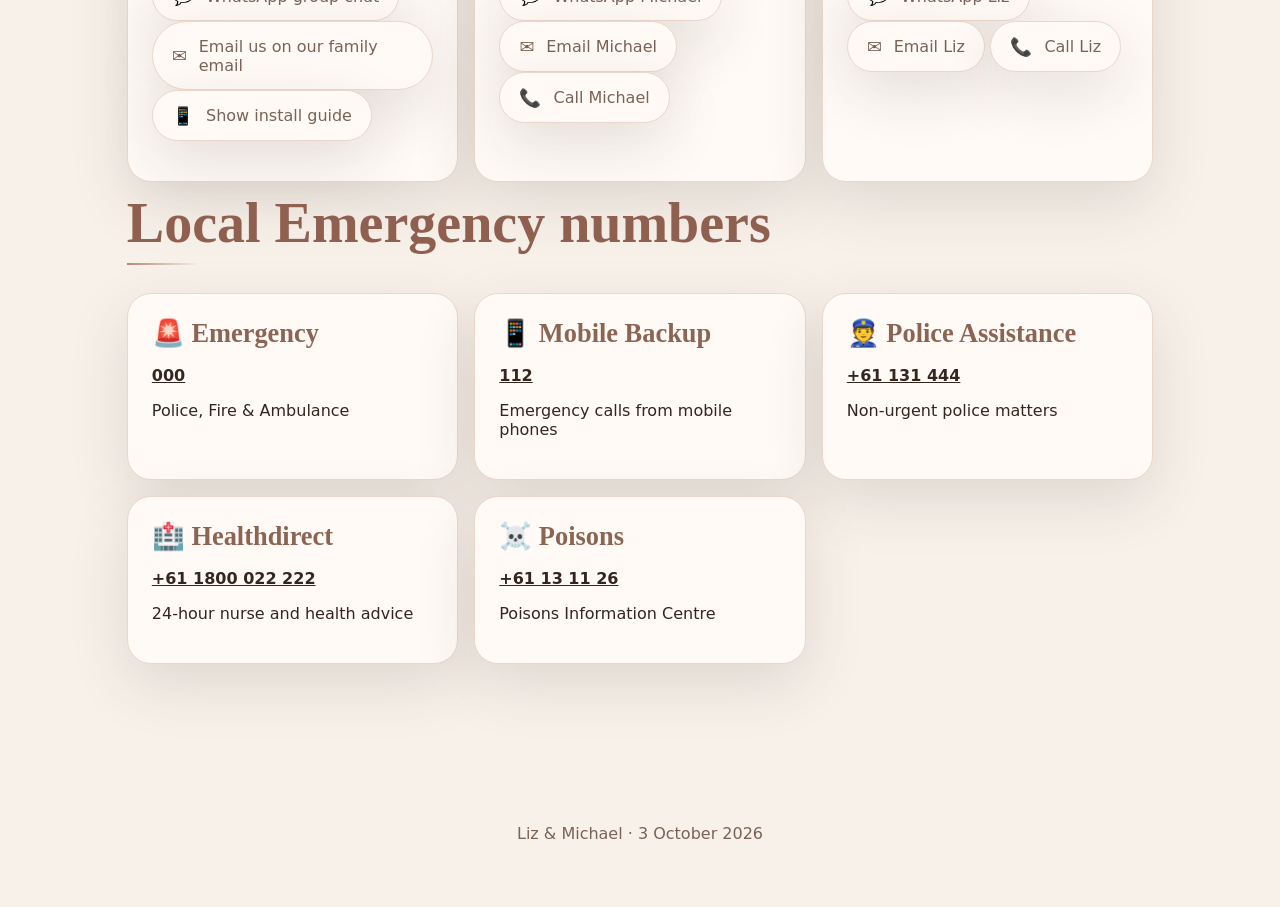
==== commit 537c6743: "Merge branch 'main' into master" ====
--- a/index.html
+++ b/index.html
@@ -82,7 +82,7 @@
 
     <section id="venue" class="section split reveal">
       <div><p class="eyebrow">Venue</p><h2>The Scenic Lounge</h2><p>Bondi Surf Life Saving Club, next to the Bondi Pavilion </p></div>
-      <div class="info-card"><h3>Good to know</h3><p>The venue is next to Bondi Pavilion (to the right when looking at it fom the beach) and the entrance, opposite the children's playground, up a flight of stairs.
+      <div class="info-card"><h3>Good to know</h3><p>The venue is next to Bondi Pavilion (to the right when looking at it from the beach) and the entrance, opposite the children's playground, up a flight of stairs.
       NB: it is not the North Bondi surf club or North Bondi RSL!</p></div>
       <h2>Maps</h2>
 
@@ -132,7 +132,7 @@
 	</section>
 
     <section id="faqs" class="section reveal">
-      <p class="eyebrow">The Scenic Lounge</p><h2>FAQs</h2>
+      <p class="eyebrow"></p><h2>FAQs</h2>
       <div class="grid cards">
         <article><h3>Kids?</h3><p>Yes, children are more than welcome. Our two will be there. We’ll add any kid-friendly timing notes closer to the date.</p></article>
         <article><h3>Dress code?</h3><p>Smart, relaxed wedding attire. Think seaside celebration, not black tie.</p></article>
@@ -417,7 +417,9 @@
 	   </p></article>
     </div>
    
-    <h2>Emergency</h2>
+
+    <h2>Local Emergency numbers</h2>
+
 
     <div class="grid cards">
 
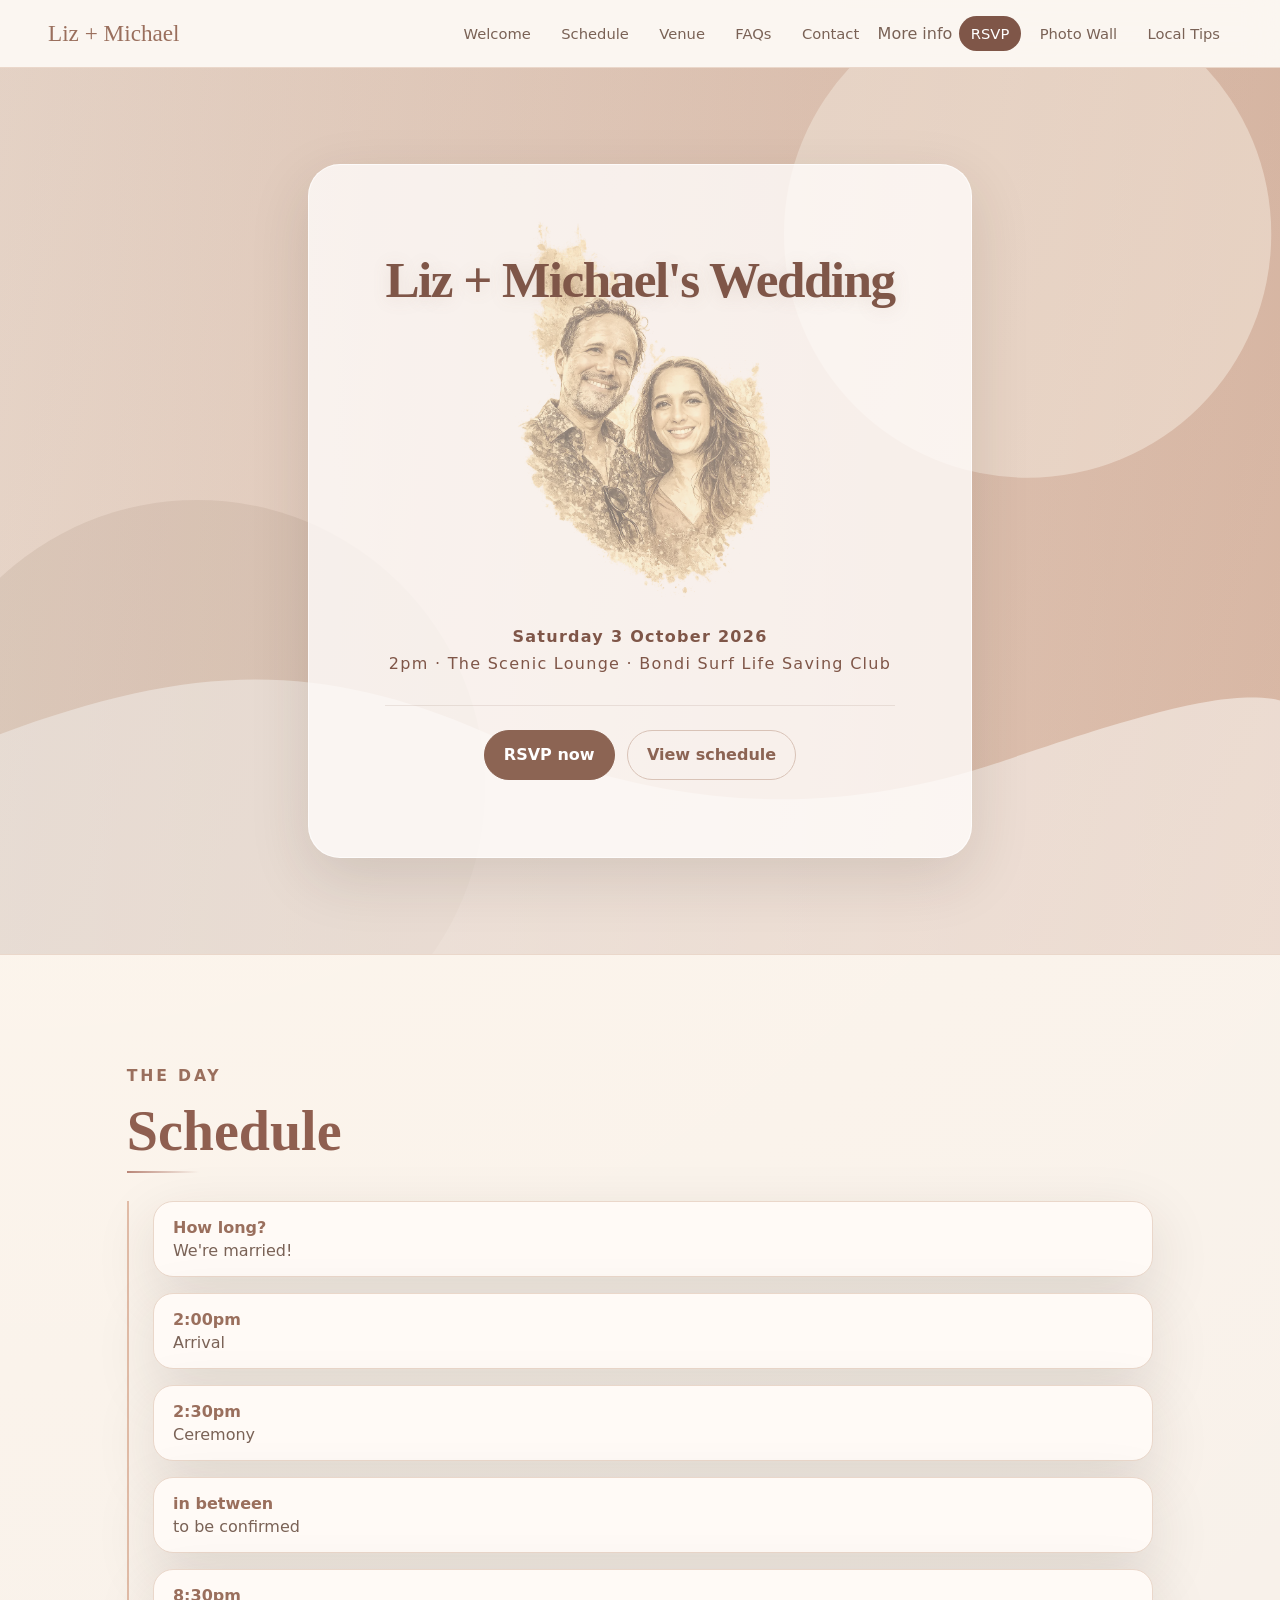
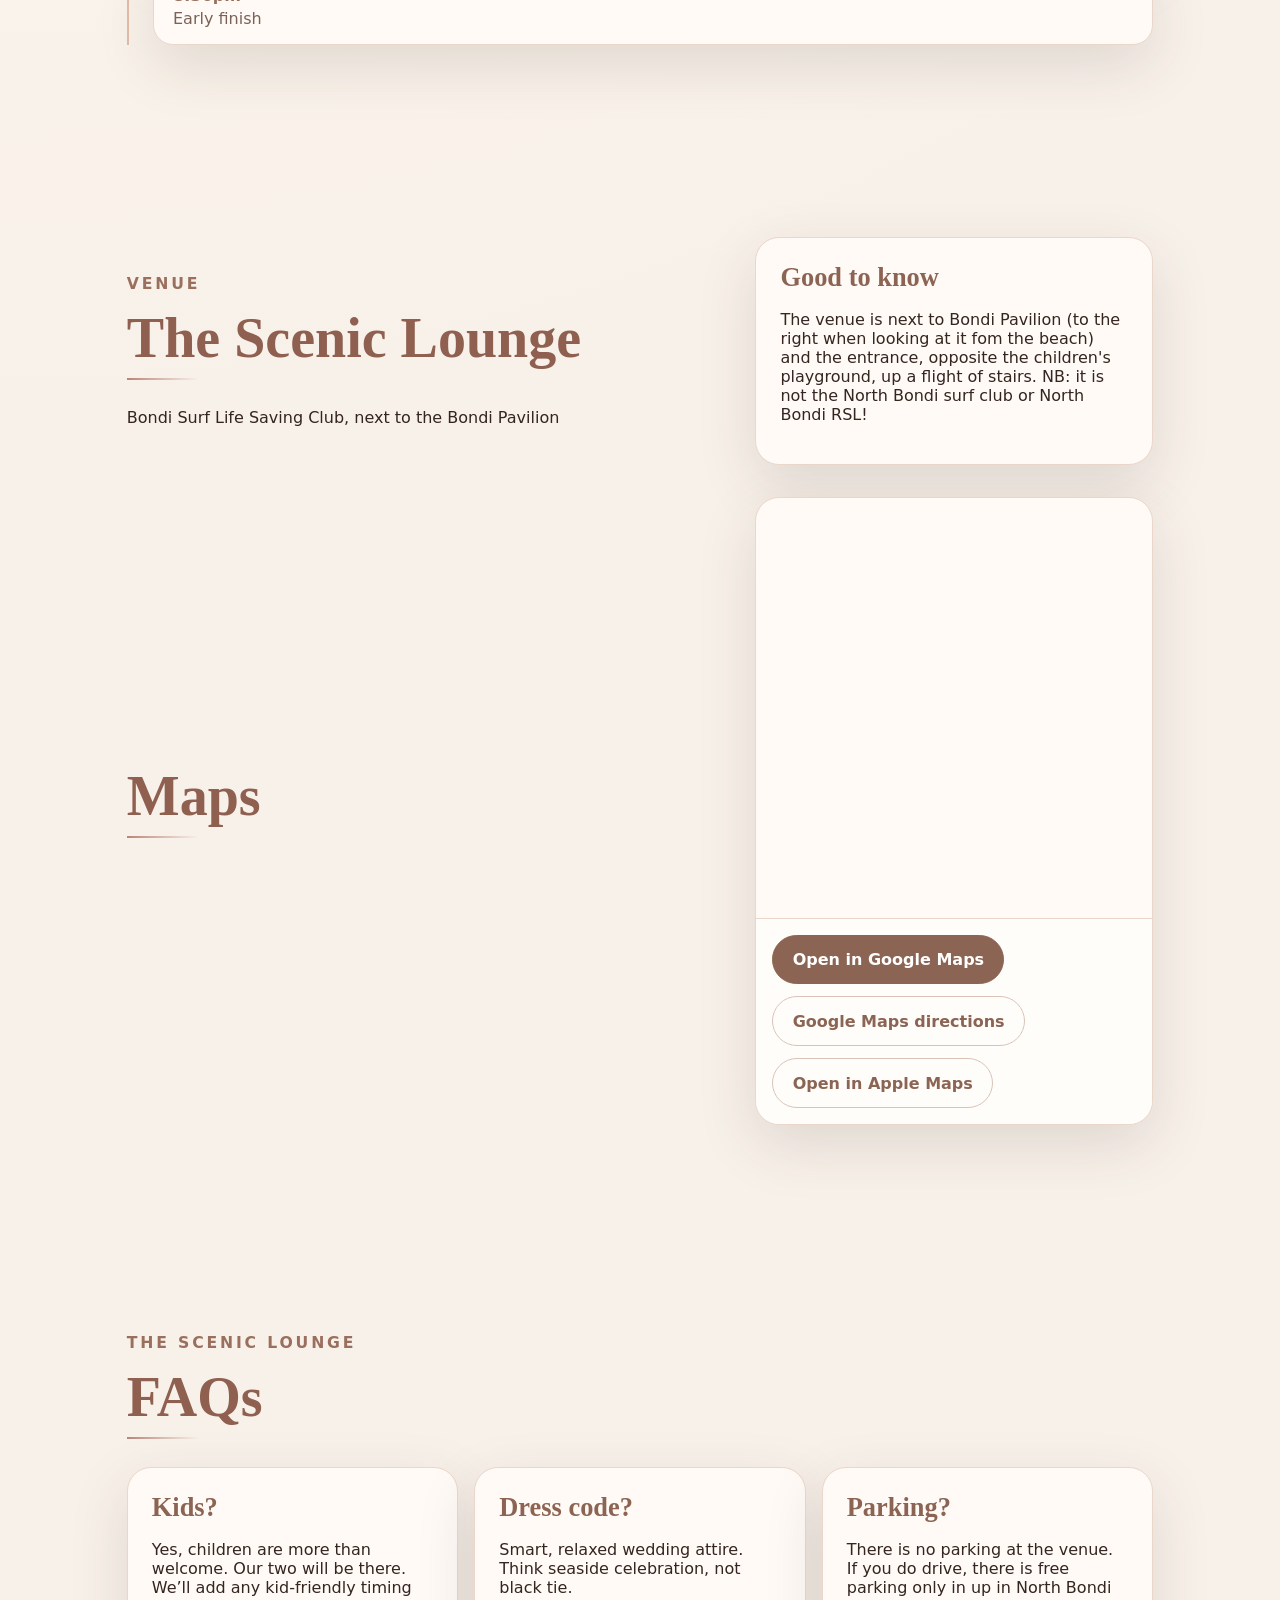
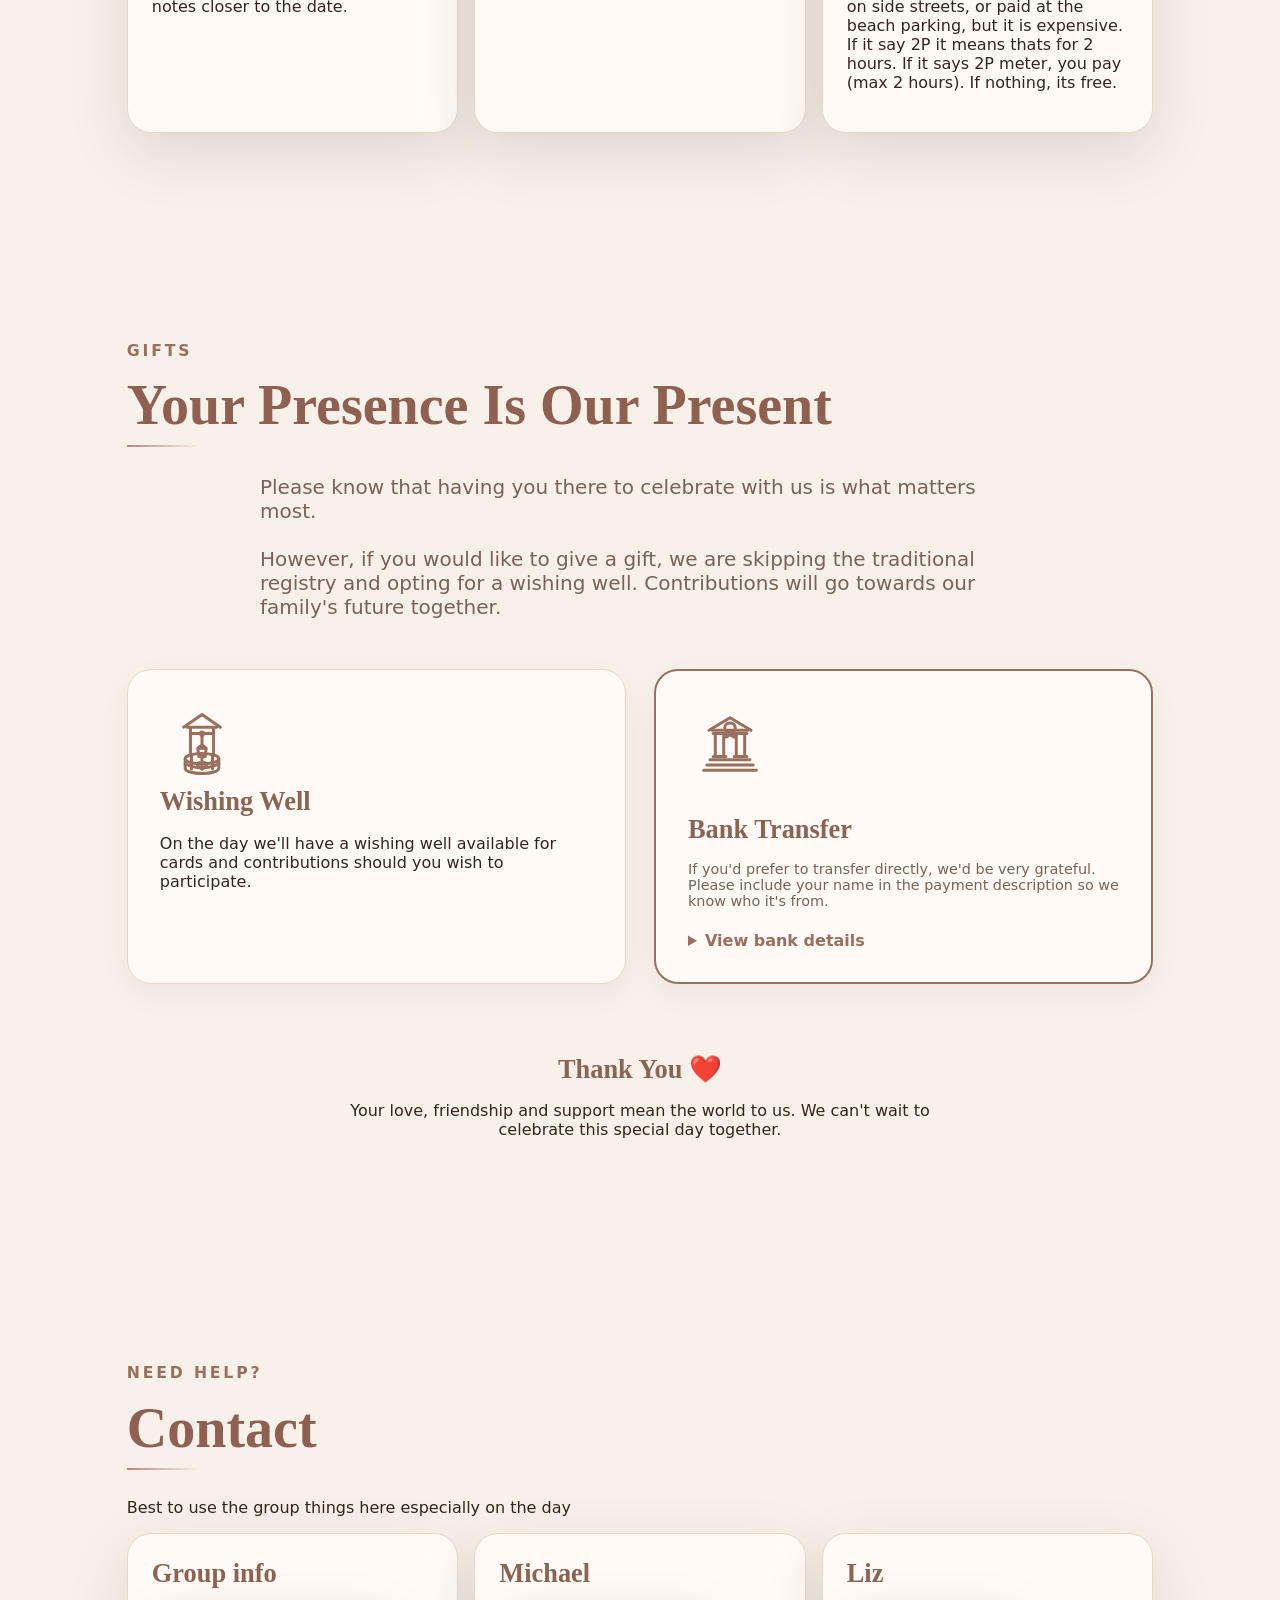
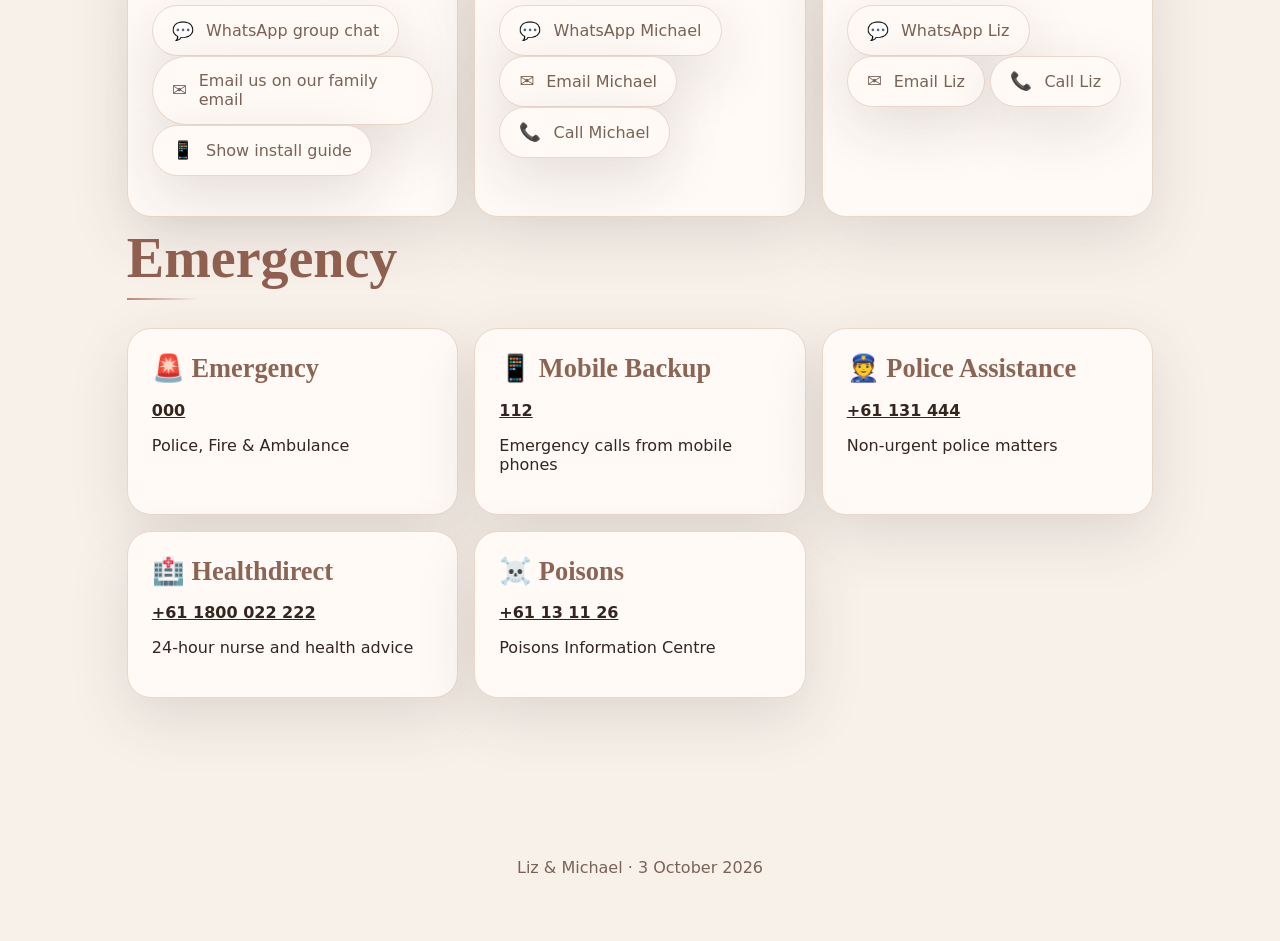
==== commit ed2387f4: "m" ====
--- a/index.html
+++ b/index.html
@@ -82,7 +82,7 @@
 
     <section id="venue" class="section split reveal">
       <div><p class="eyebrow">Venue</p><h2>The Scenic Lounge</h2><p>Bondi Surf Life Saving Club, next to the Bondi Pavilion </p></div>
-      <div class="info-card"><h3>Good to know</h3><p>The venue is next to Bondi Pavilion (to the right when looking at it from the beach) and the entrance, opposite the children's playground, up a flight of stairs.
+      <div class="info-card"><h3>Good to know</h3><p>The venue is next to Bondi Pavilion (to the right when looking at it fom the beach) and the entrance, opposite the children's playground, up a flight of stairs.
       NB: it is not the North Bondi surf club or North Bondi RSL!</p></div>
       <h2>Maps</h2>
 
@@ -132,7 +132,7 @@
 	</section>
 
     <section id="faqs" class="section reveal">
-      <p class="eyebrow"></p><h2>FAQs</h2>
+      <p class="eyebrow">The Scenic Lounge</p><h2>FAQs</h2>
       <div class="grid cards">
         <article><h3>Kids?</h3><p>Yes, children are more than welcome. Our two will be there. We’ll add any kid-friendly timing notes closer to the date.</p></article>
         <article><h3>Dress code?</h3><p>Smart, relaxed wedding attire. Think seaside celebration, not black tie.</p></article>
@@ -216,7 +216,8 @@
 			<article class="gift-card featured">
 
     <div class="gift-emoji">
-	
+<div class="gift-emoji">
+
 <svg xmlns="http://www.w3.org/2000/svg"
      viewBox="0 0 160 160"
      fill="none"
@@ -232,16 +233,25 @@
         <path d="M40 52L80 28l40 24"/>
         <path d="M46 52h68"/>
 
+        <!-- Ribbon -->
+        <path d="M80 38
+                 c6 0 10 4 10 9
+                 s-4 9-10 9
+                 s-10-4-10-9
+                 s4-9 10-9z"/>
+        <path d="M76 54l-3 11 7-5 7 5-3-11"/>
+
         <!-- Columns -->
         <path d="M52 58v44"/>
         <path d="M68 58v44"/>
         <path d="M92 58v44"/>
         <path d="M108 58v44"/>
 
-        <!-- Bases -->
+        <!-- Capitals -->
         <path d="M48 58h24"/>
         <path d="M88 58h24"/>
 
+        <!-- Bases -->
         <path d="M48 102h24"/>
         <path d="M88 102h24"/>
 
@@ -250,13 +260,11 @@
         <path d="M36 118h88"/>
         <path d="M30 128h100"/>
 
-        <!-- Dollar -->
-        <path d="M80 42v14"/>
-        <path d="M74 46c0-3 3-5 6-5s6 2 6 5-2 4-6 5-6 2-6 5 3 5 6 5 6-2 6-5"/>
-
     </g>
 
 </svg>
+
+</div>
 
 	</div>
 
@@ -417,9 +425,7 @@
 	   </p></article>
     </div>
    
-
-    <h2>Local Emergency numbers</h2>
-
+    <h2>Emergency</h2>
 
     <div class="grid cards">
 
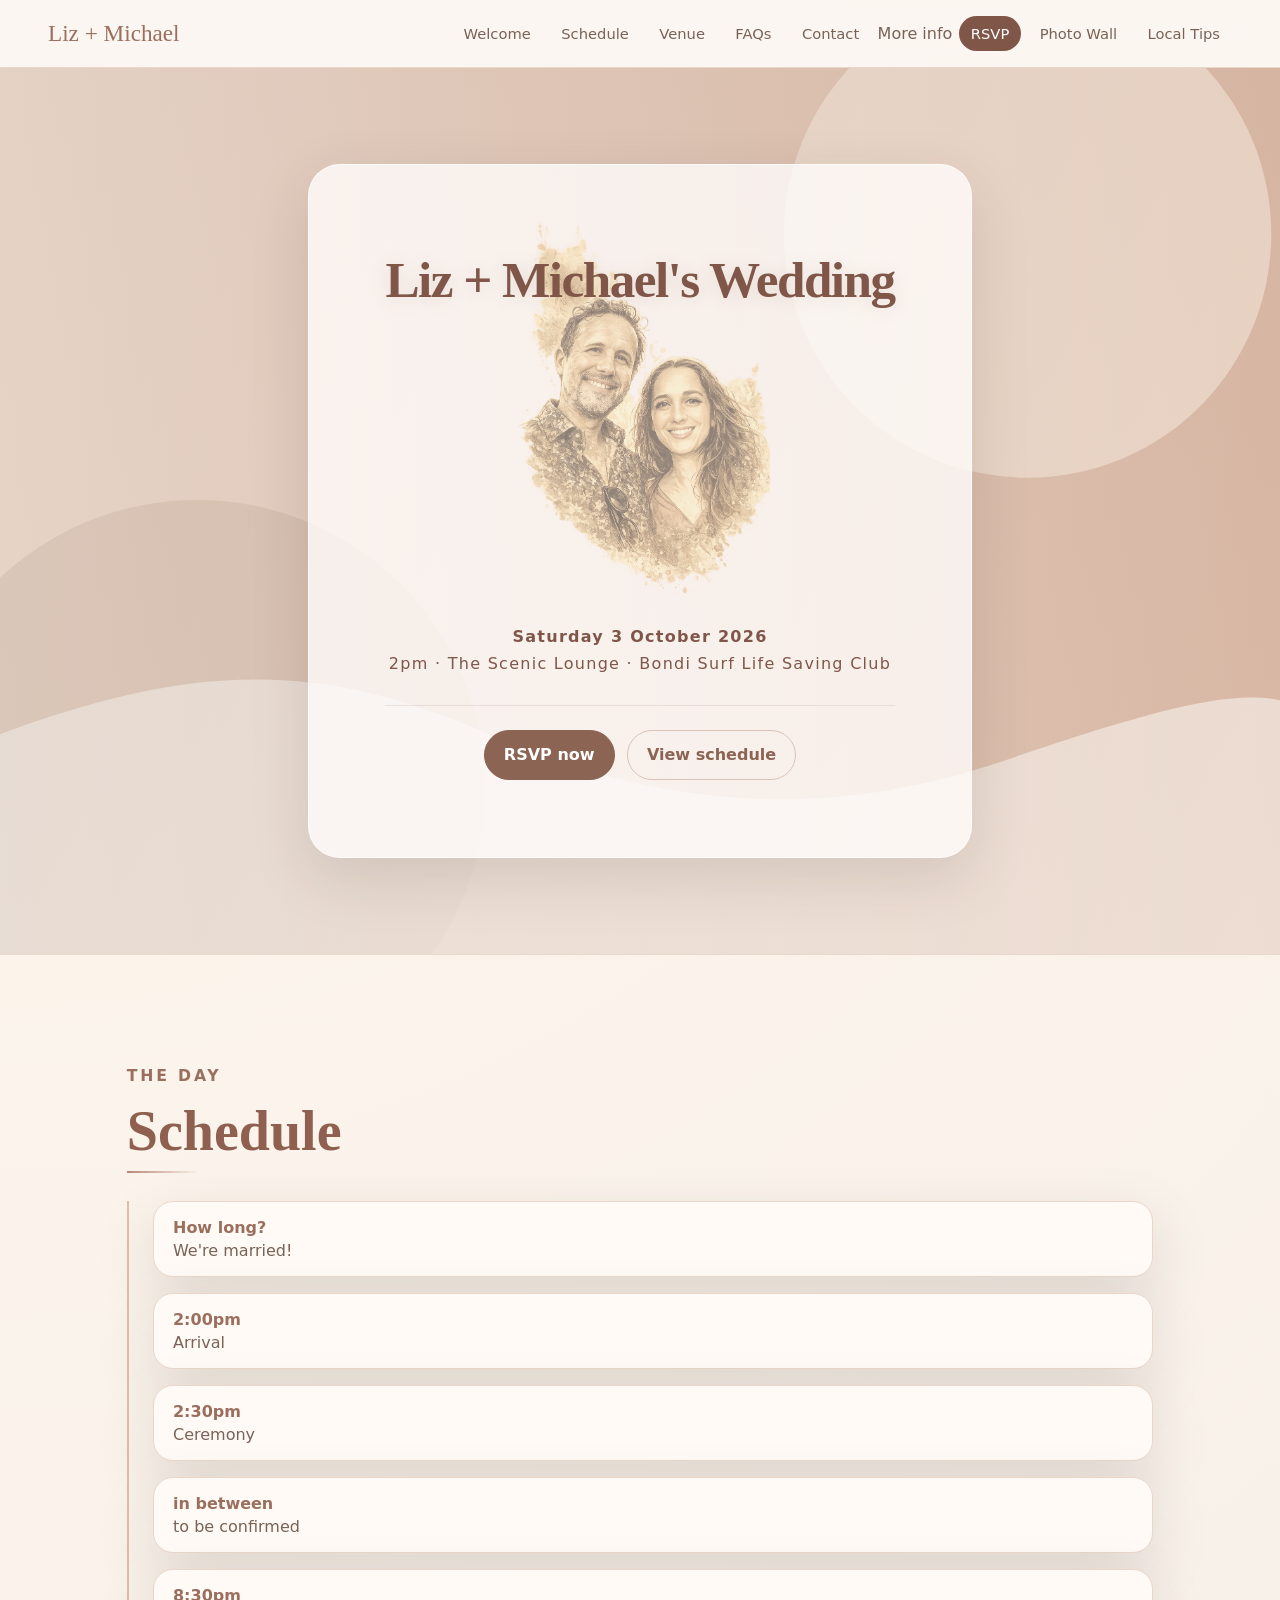
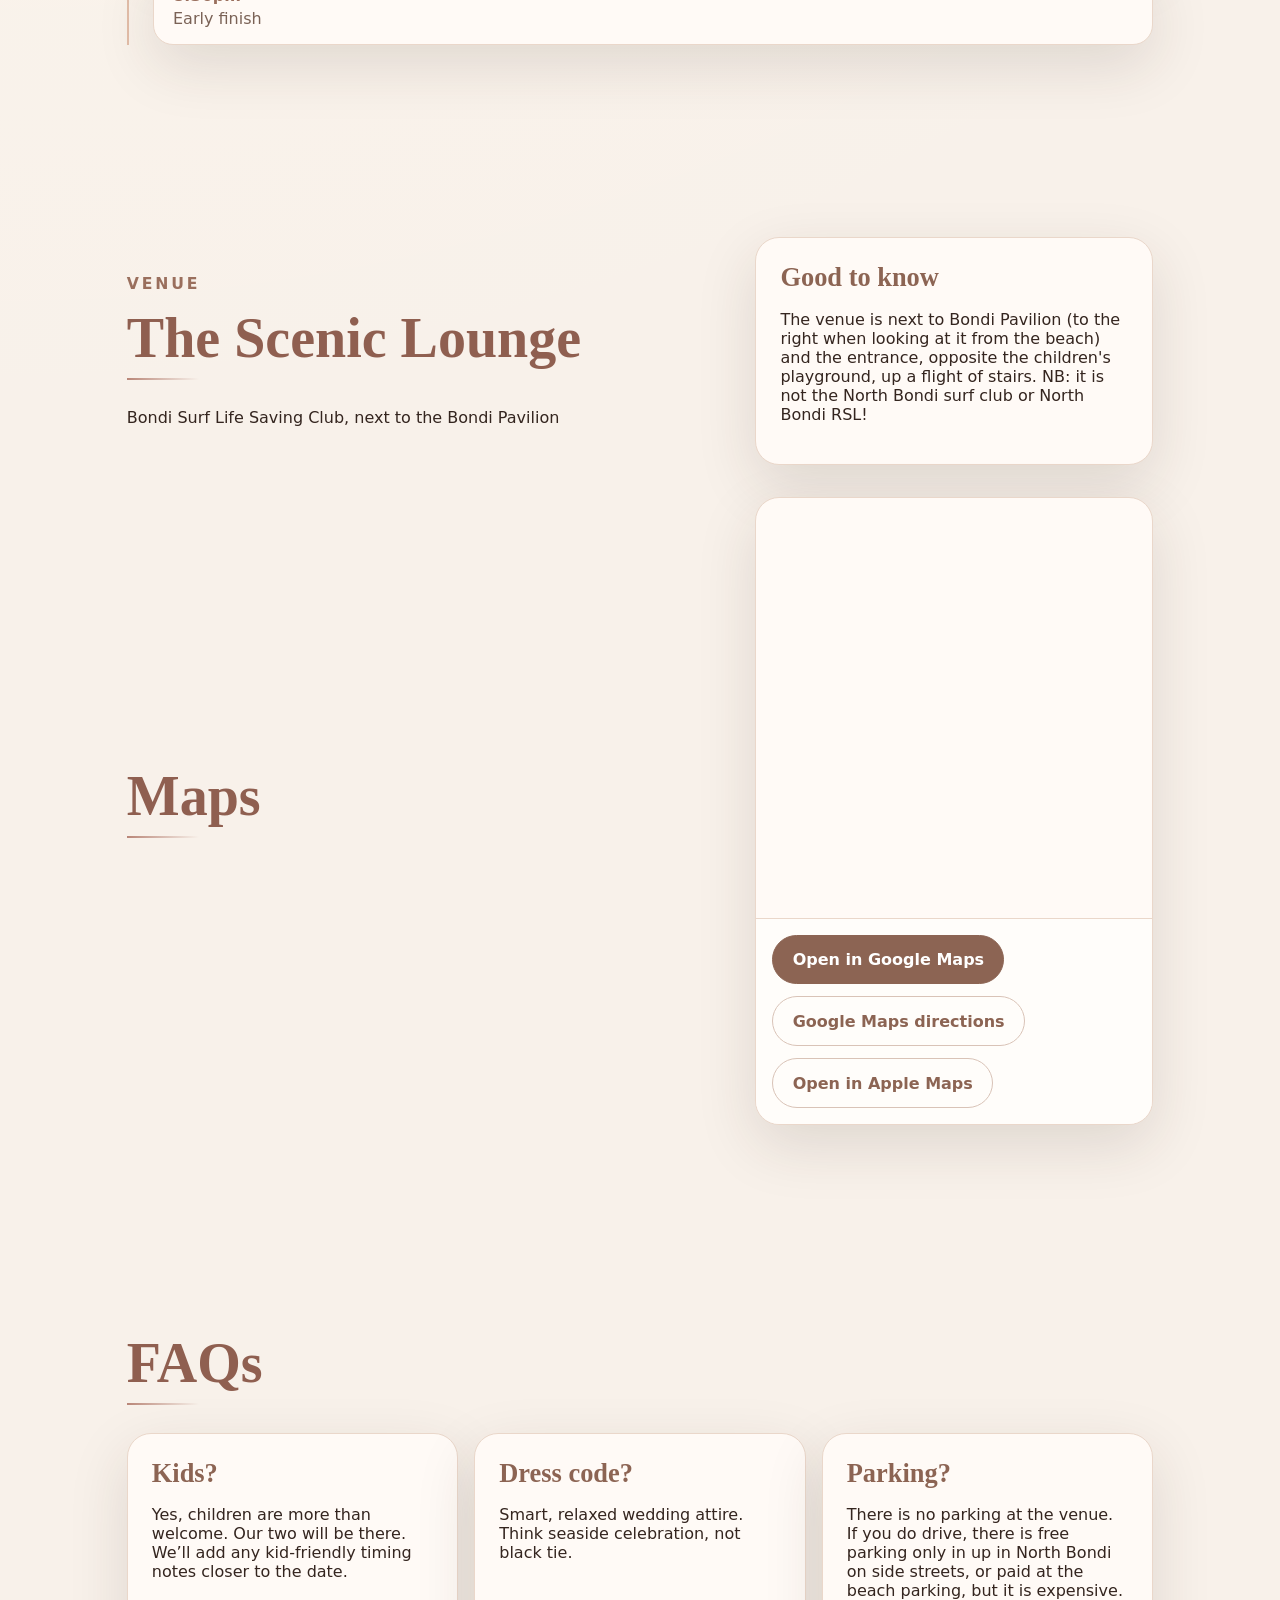
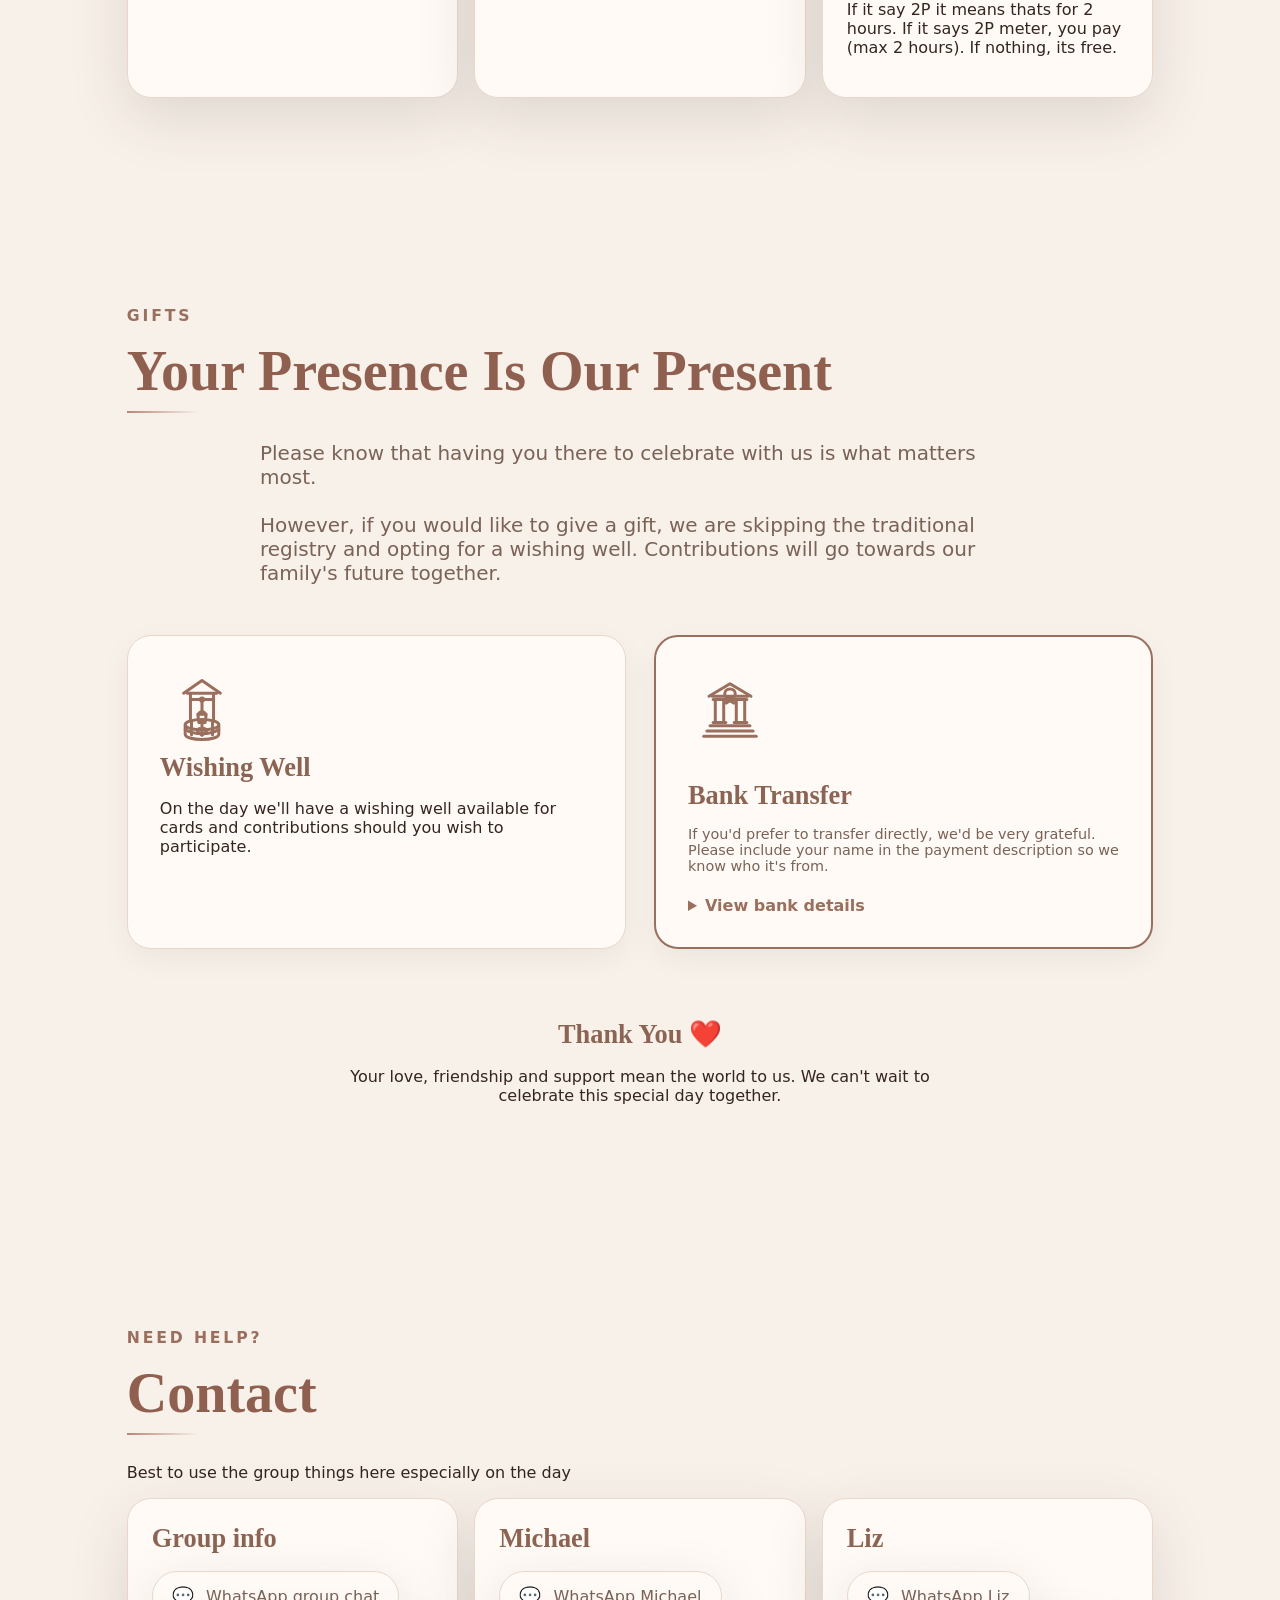
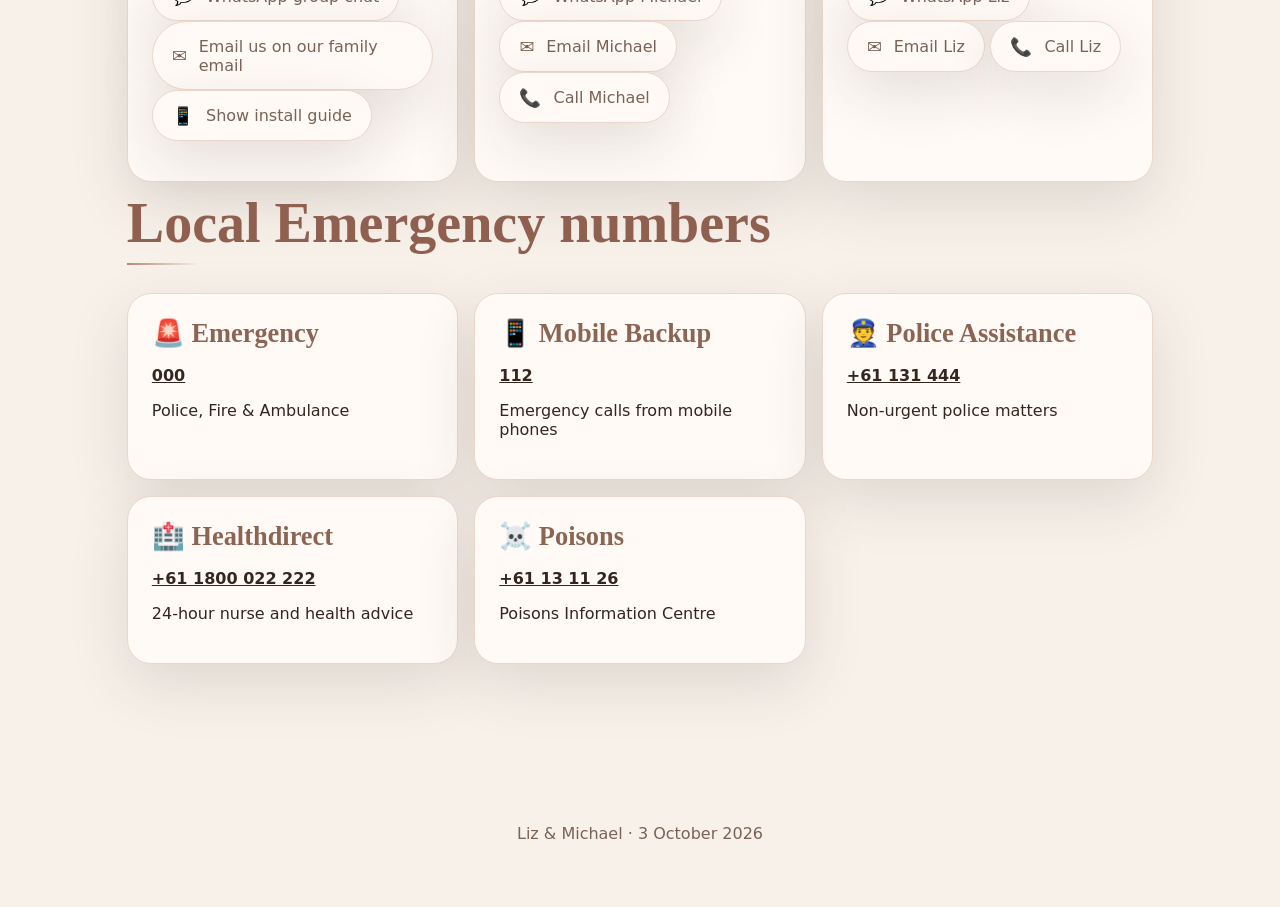
==== commit 49b43c74: "Merge branch 'master' of https://github.com/madmickey/Wedding m" ====
--- a/index.html
+++ b/index.html
@@ -82,7 +82,7 @@
 
     <section id="venue" class="section split reveal">
       <div><p class="eyebrow">Venue</p><h2>The Scenic Lounge</h2><p>Bondi Surf Life Saving Club, next to the Bondi Pavilion </p></div>
-      <div class="info-card"><h3>Good to know</h3><p>The venue is next to Bondi Pavilion (to the right when looking at it fom the beach) and the entrance, opposite the children's playground, up a flight of stairs.
+      <div class="info-card"><h3>Good to know</h3><p>The venue is next to Bondi Pavilion (to the right when looking at it from the beach) and the entrance, opposite the children's playground, up a flight of stairs.
       NB: it is not the North Bondi surf club or North Bondi RSL!</p></div>
       <h2>Maps</h2>
 
@@ -132,7 +132,7 @@
 	</section>
 
     <section id="faqs" class="section reveal">
-      <p class="eyebrow">The Scenic Lounge</p><h2>FAQs</h2>
+      <p class="eyebrow"></p><h2>FAQs</h2>
       <div class="grid cards">
         <article><h3>Kids?</h3><p>Yes, children are more than welcome. Our two will be there. We’ll add any kid-friendly timing notes closer to the date.</p></article>
         <article><h3>Dress code?</h3><p>Smart, relaxed wedding attire. Think seaside celebration, not black tie.</p></article>
@@ -260,7 +260,7 @@
         <path d="M36 118h88"/>
         <path d="M30 128h100"/>
 
-    </g>
+    </g> 
 
 </svg>
 
@@ -425,7 +425,9 @@
 	   </p></article>
     </div>
    
-    <h2>Emergency</h2>
+
+    <h2>Local Emergency numbers</h2>
+
 
     <div class="grid cards">
 
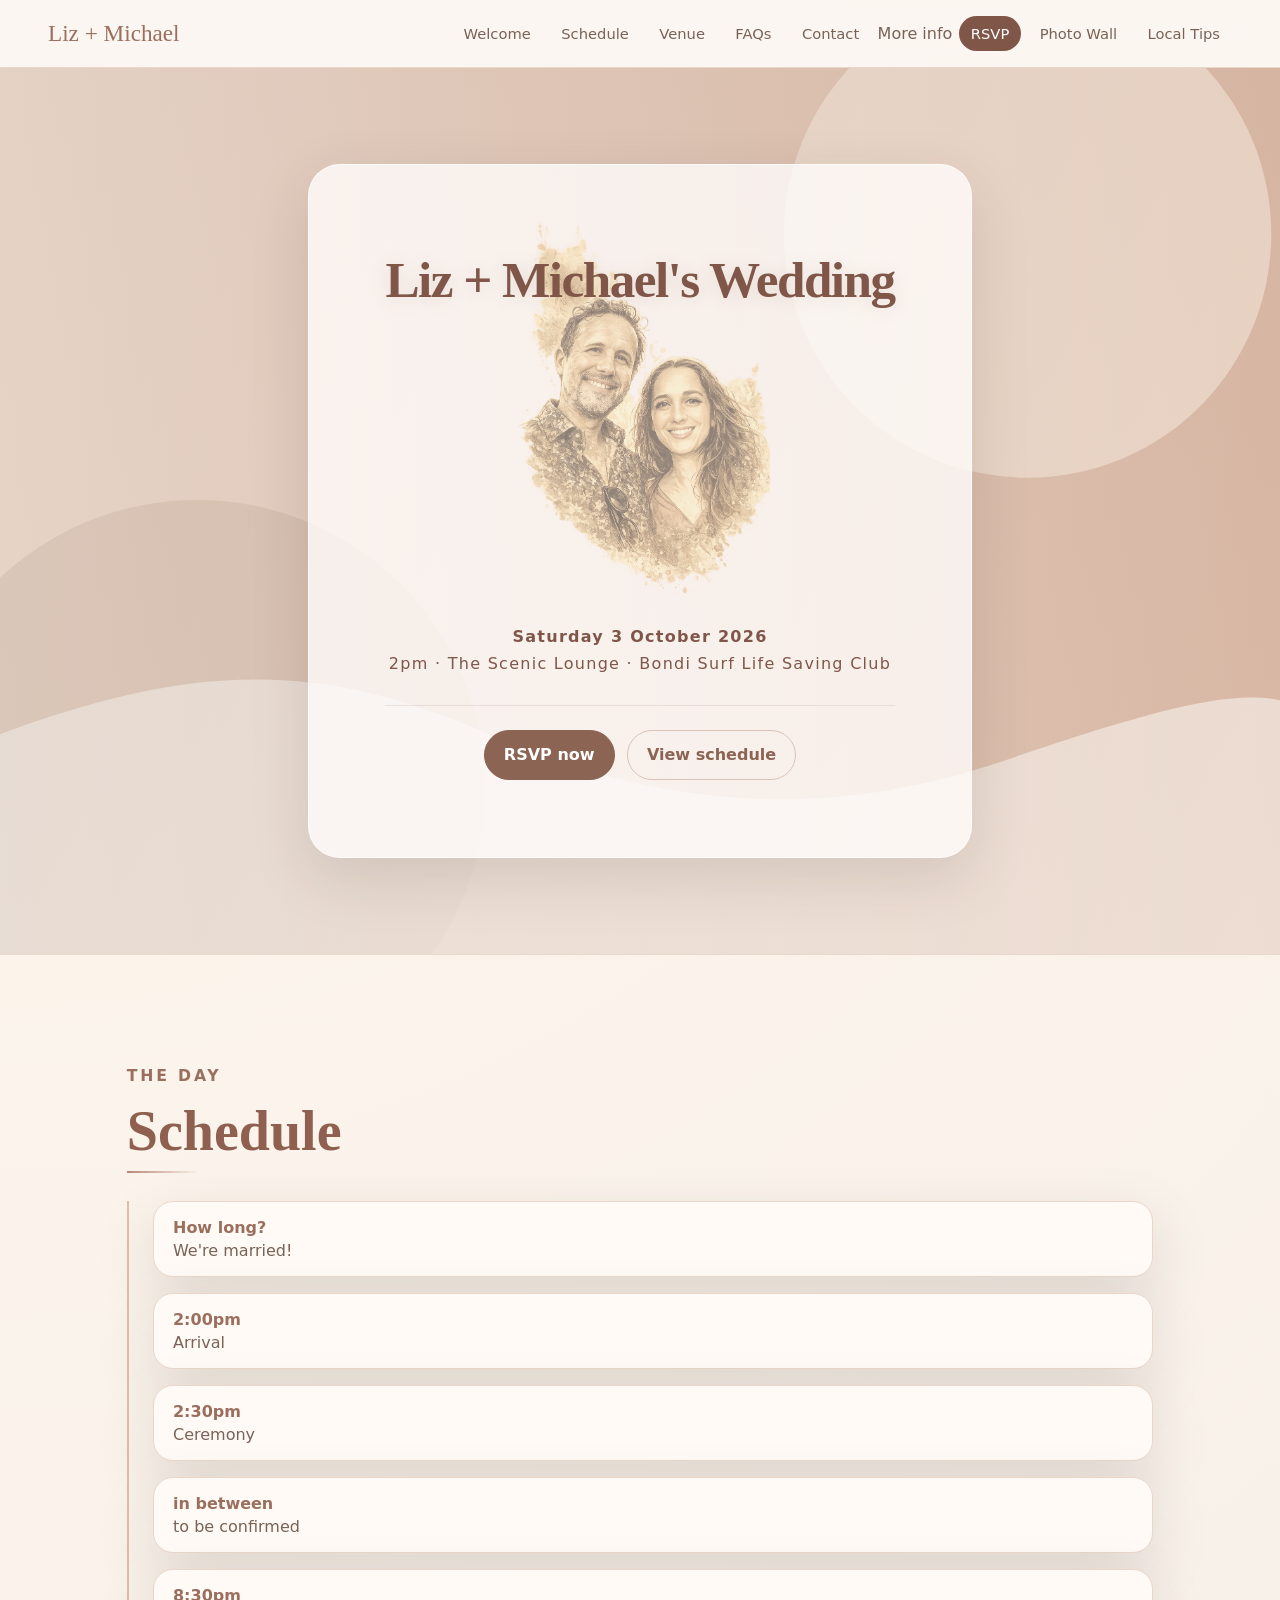
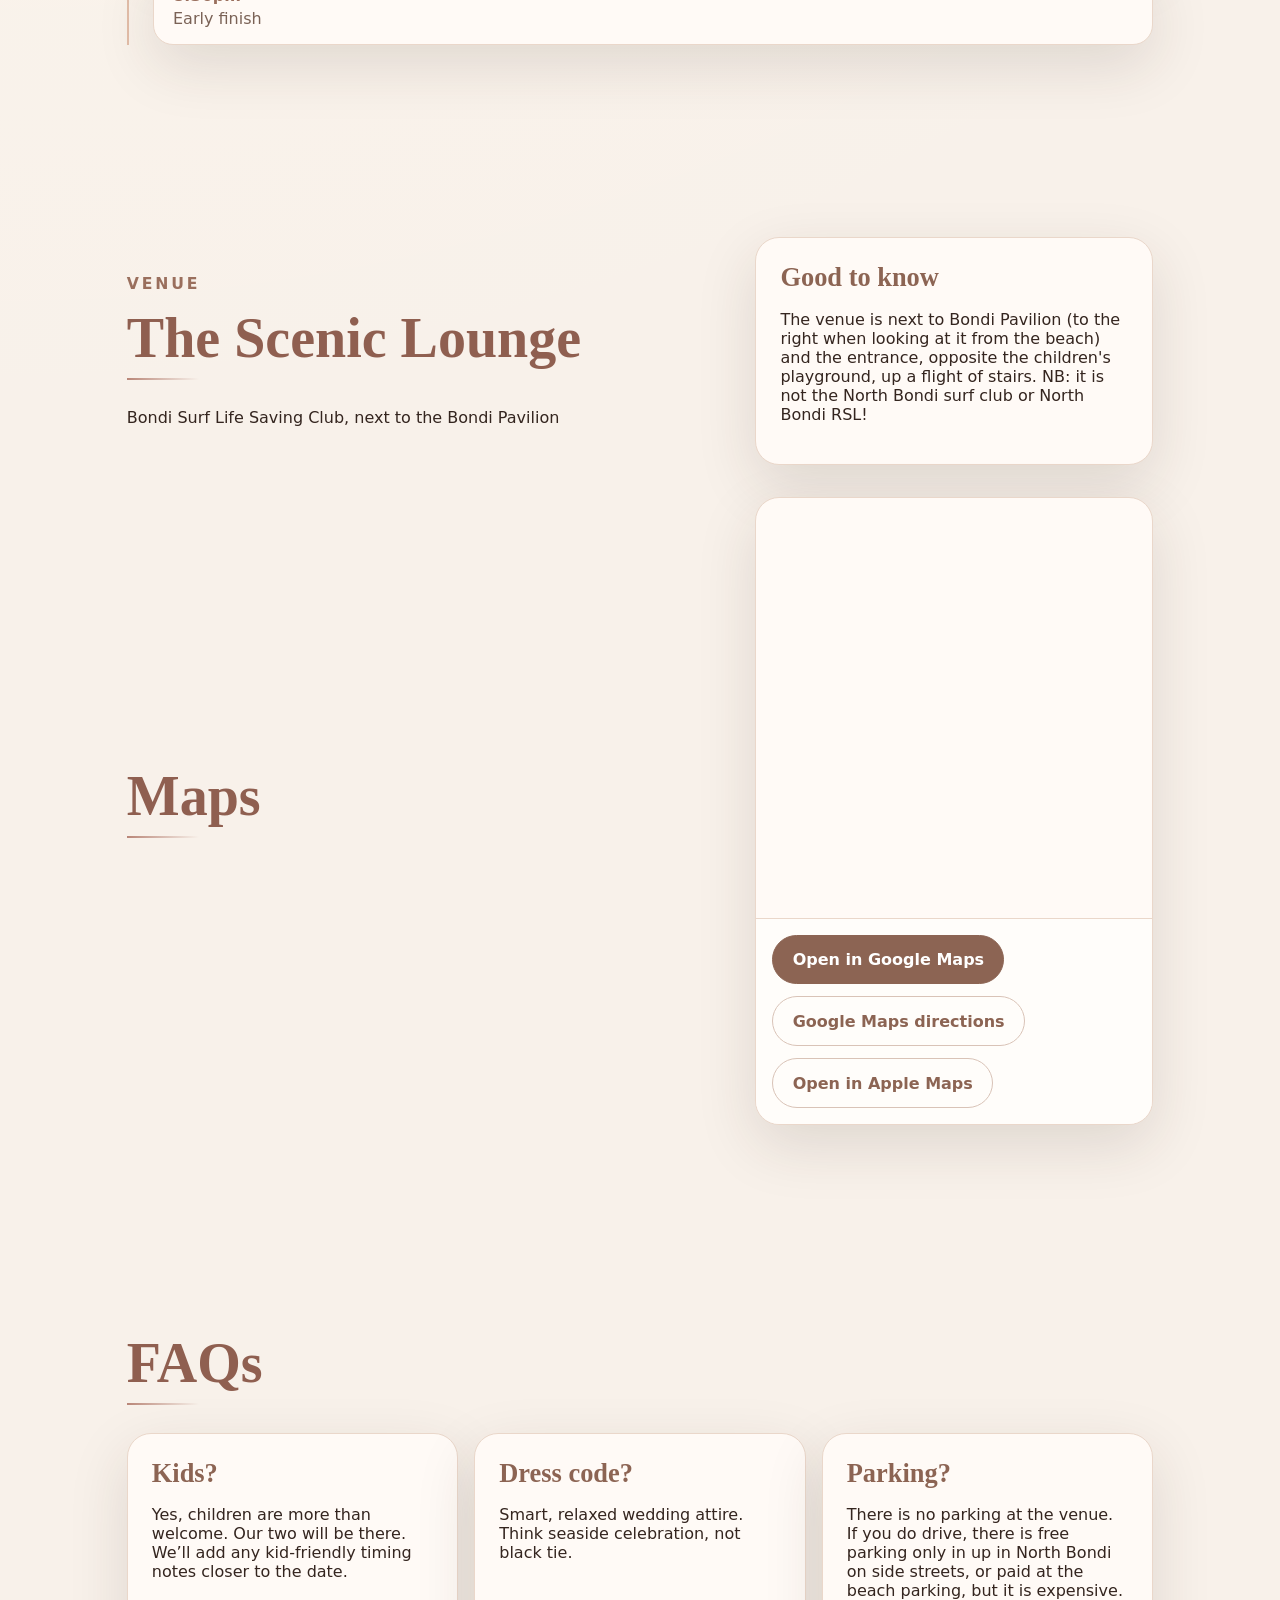
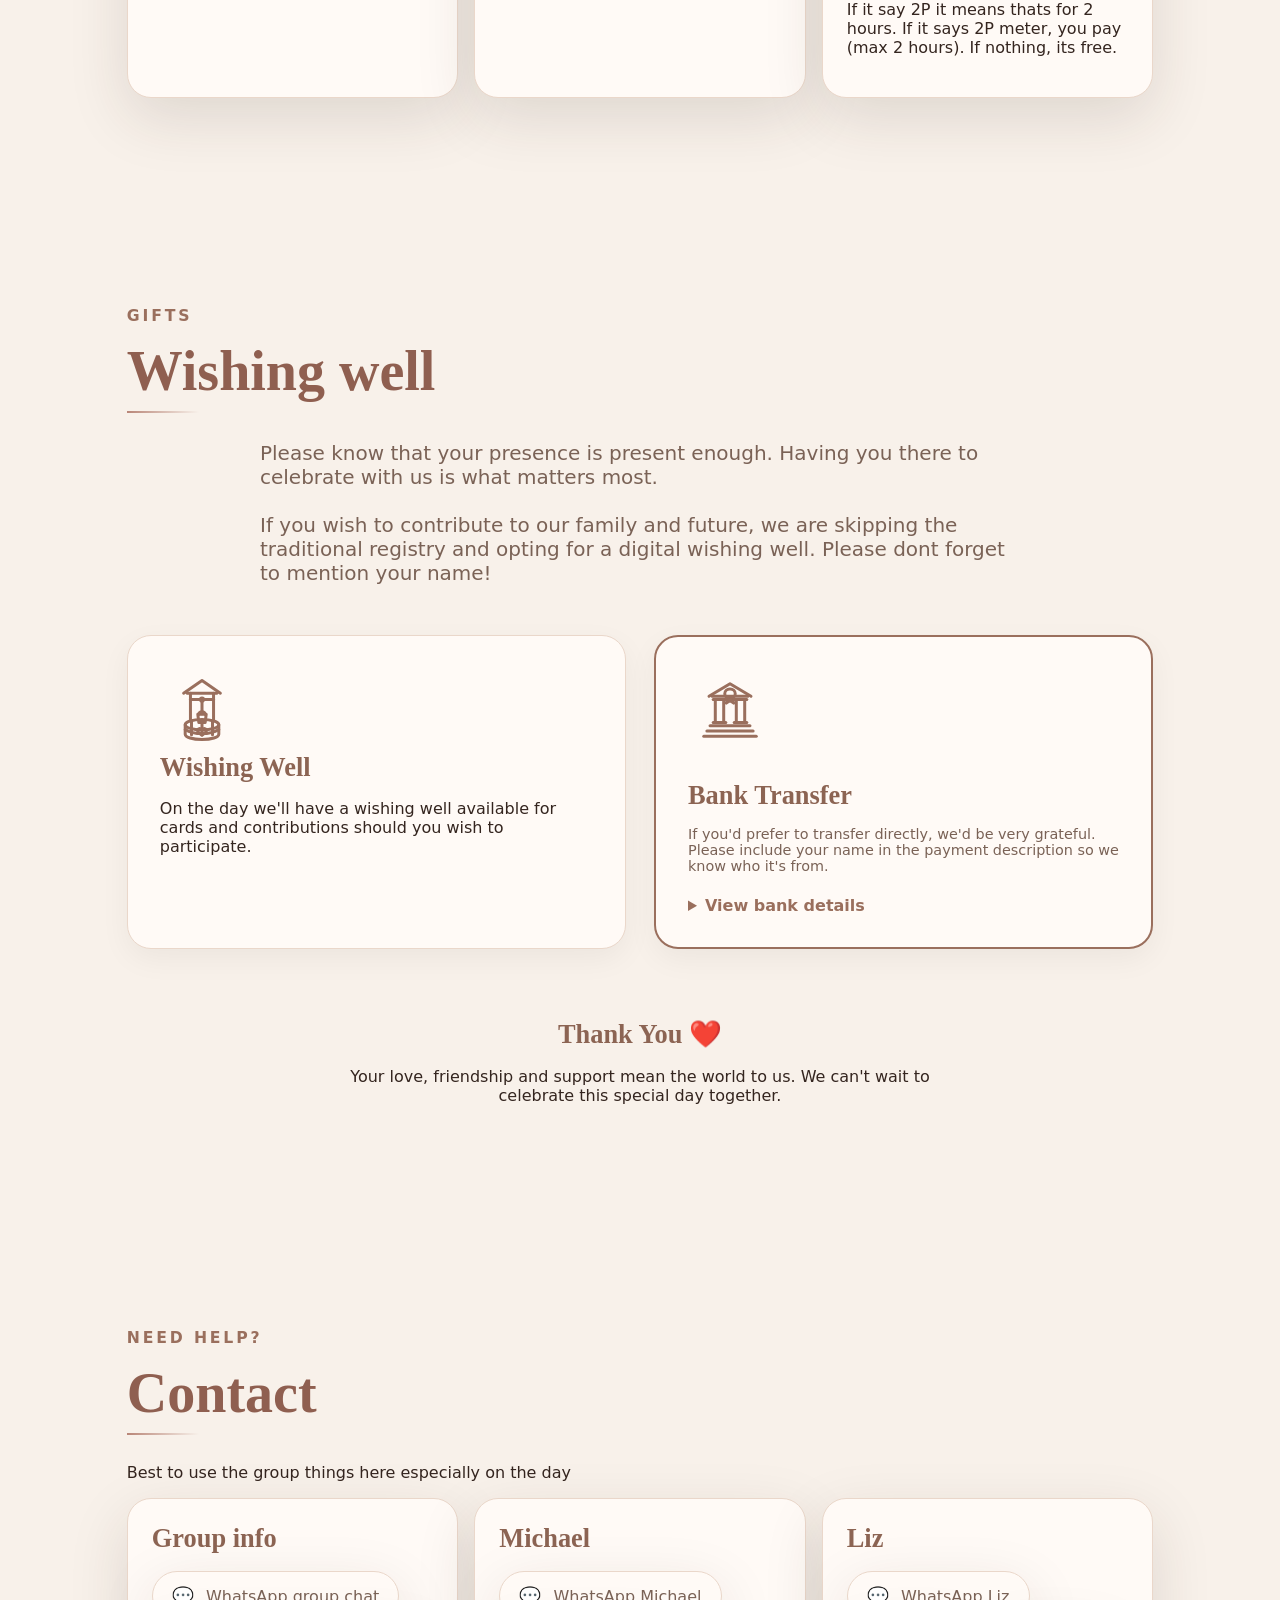
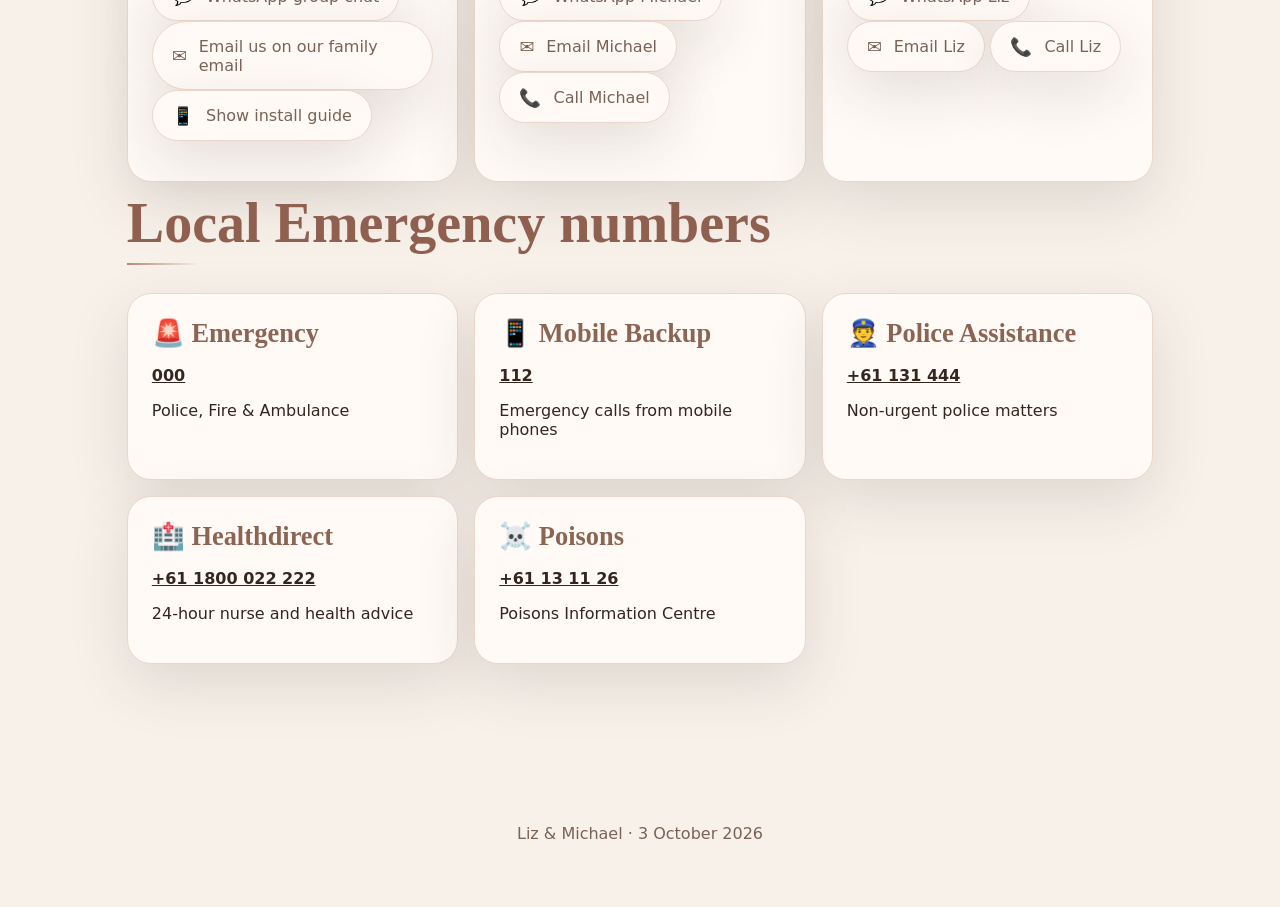
==== commit 93abe67b: "Update index.html" ====
--- a/index.html
+++ b/index.html
@@ -143,15 +143,14 @@
 	<section id="registry" class="section reveal">
 
 		<p class="eyebrow">Gifts</p>
-		<h2>Your Presence Is Our Present</h2>
+		<h2>Wishing well</h2>
 
 		<p class="lead registry-intro">
-			Please know that having you there to celebrate with us is what matters
+			Please know that your presence is present enough. Having you there to celebrate with us is what matters
 			most.
 			<br><br>
-			However, if you would like to give a gift, we are skipping the
-			traditional registry and opting for a wishing well.
-			Contributions will go towards our family's future together.
+			If you wish to contribute to our family and future, we are skipping the
+			traditional registry and opting for a digital wishing well. Please dont forget to mention your name!
 		</p>
 
 		<div class="gift-grid">
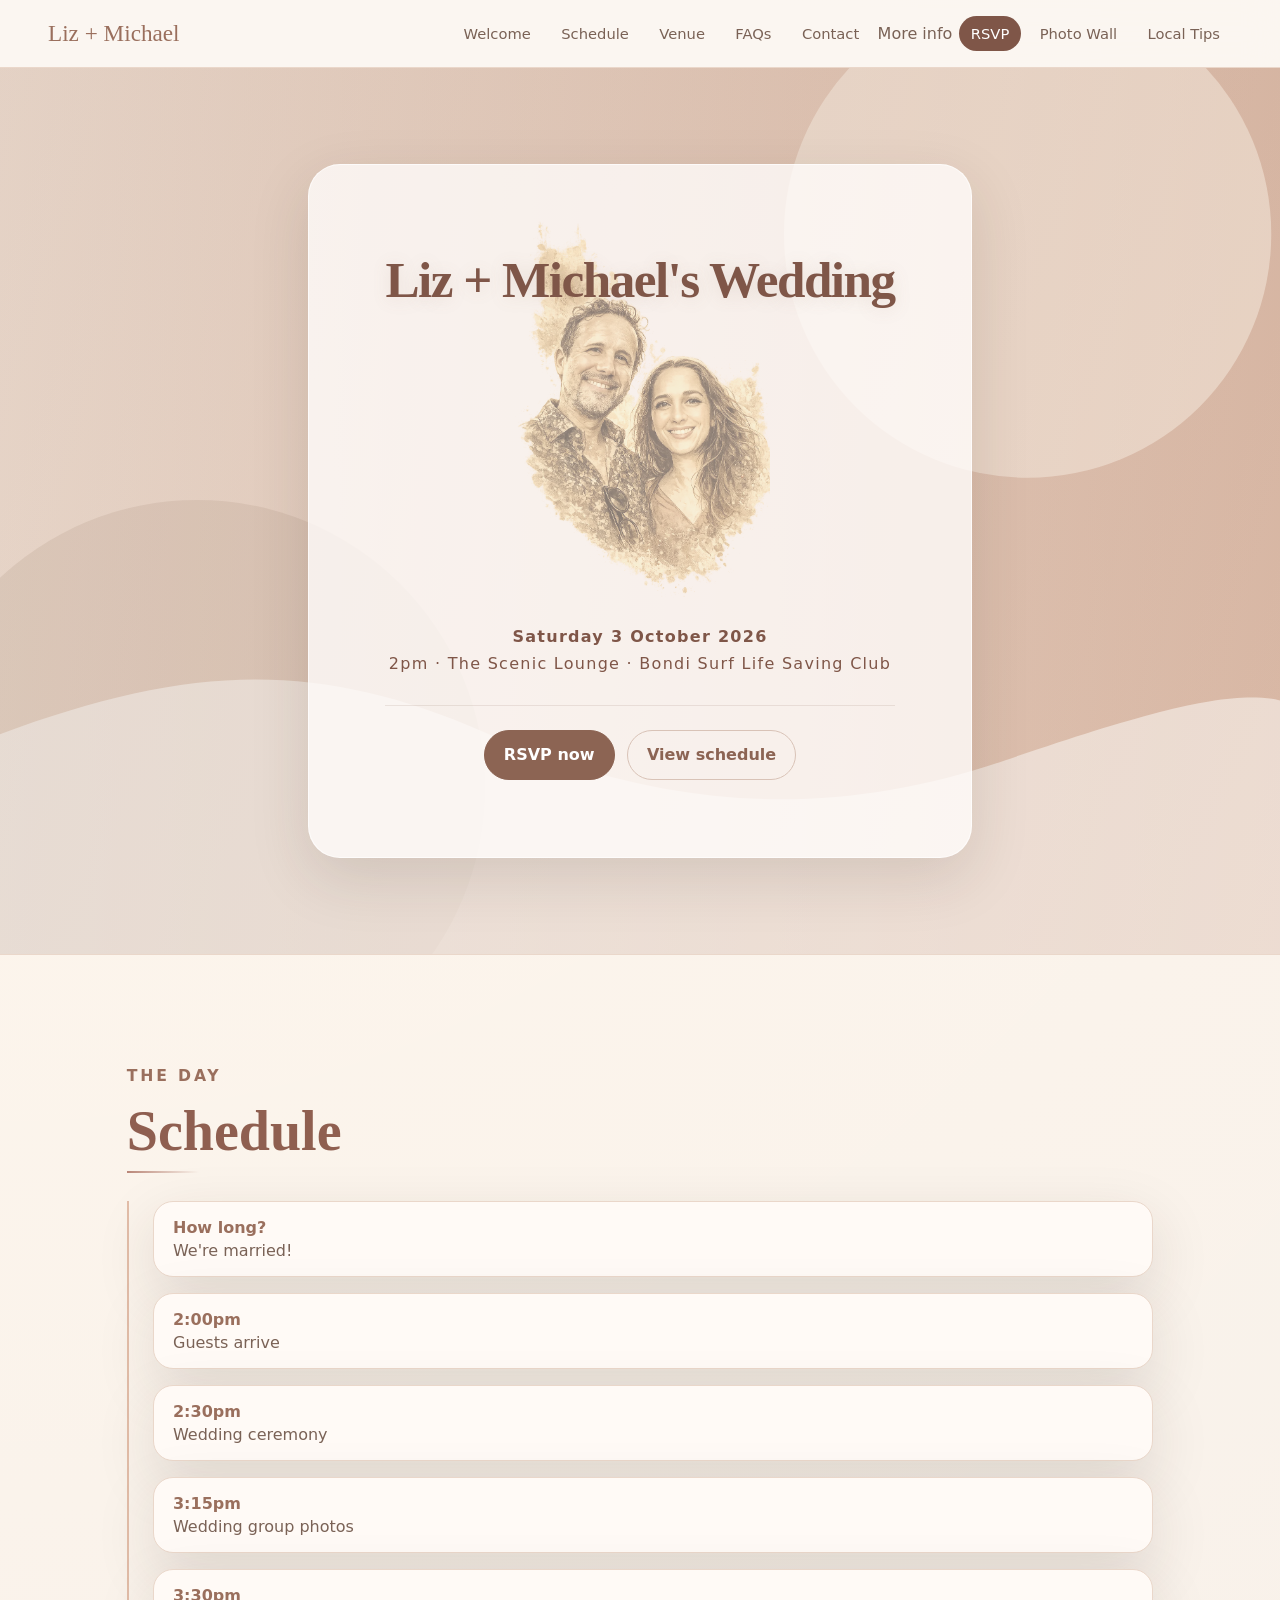
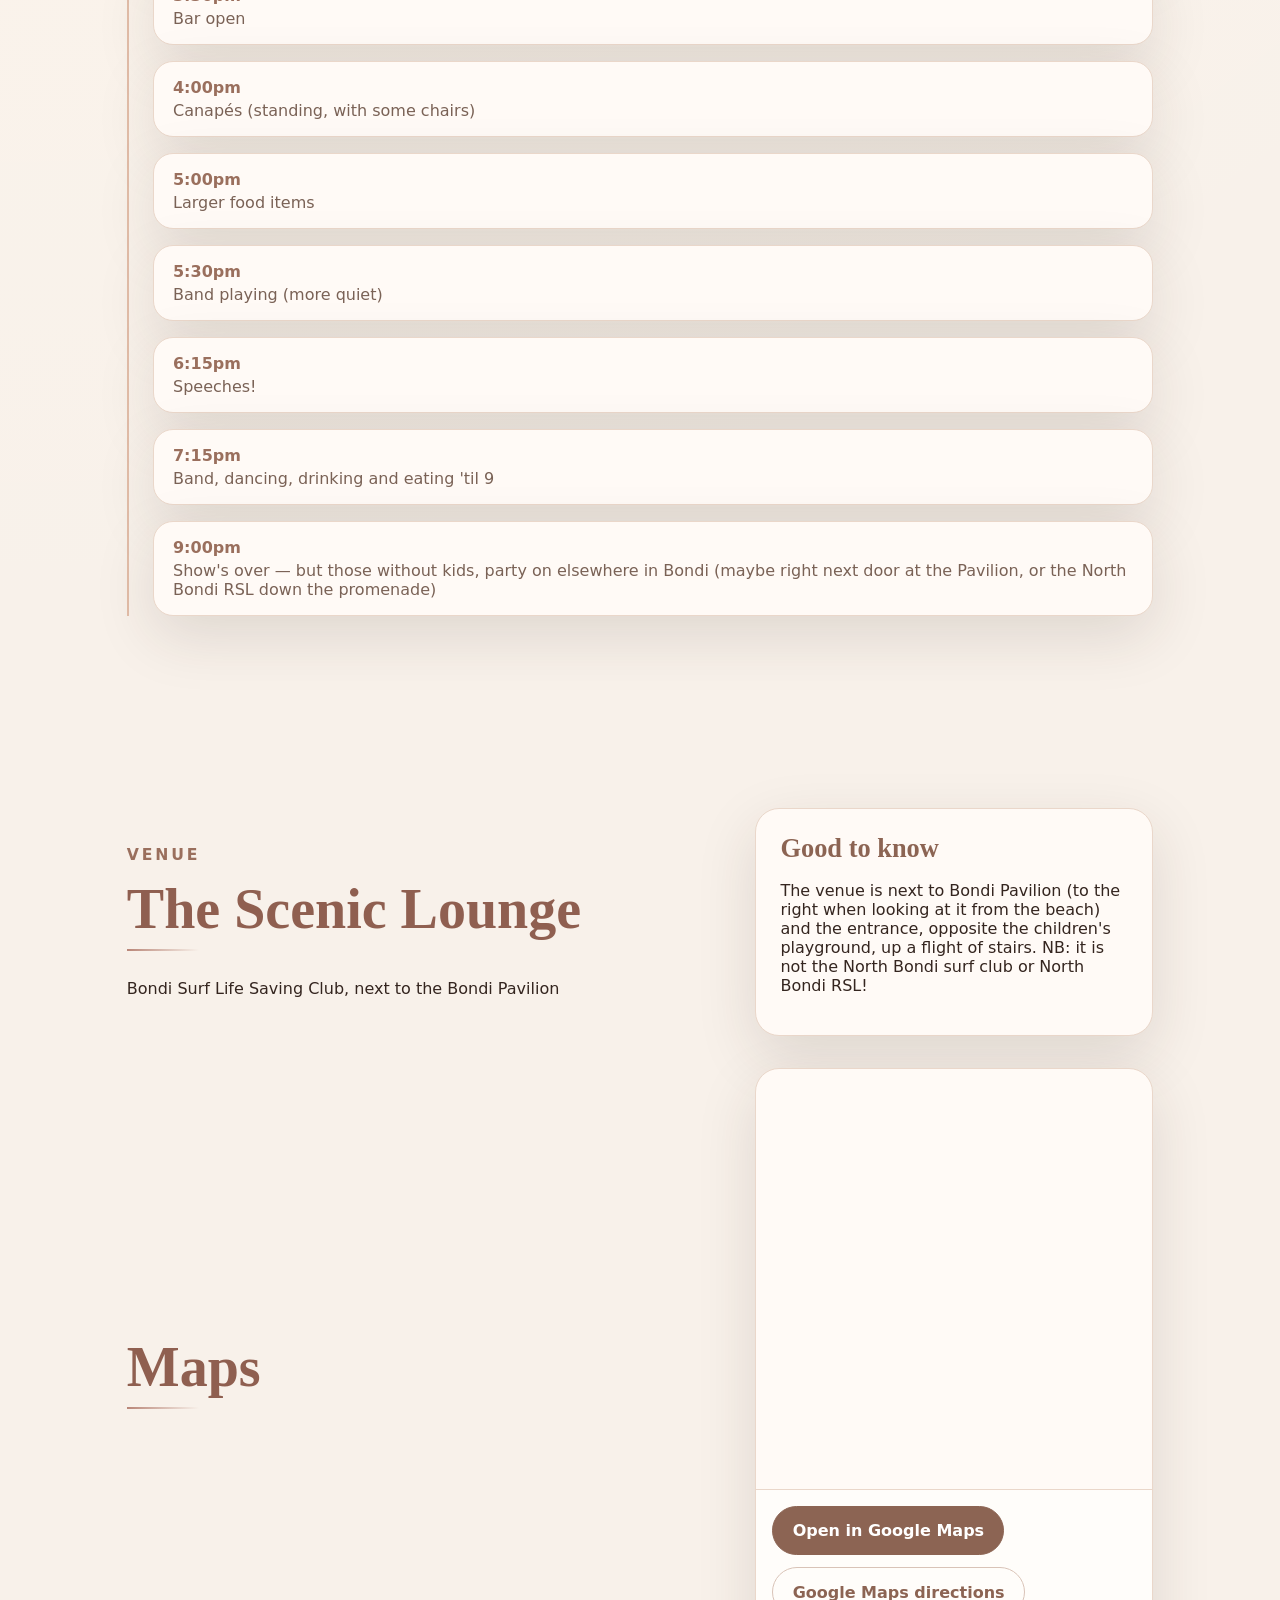
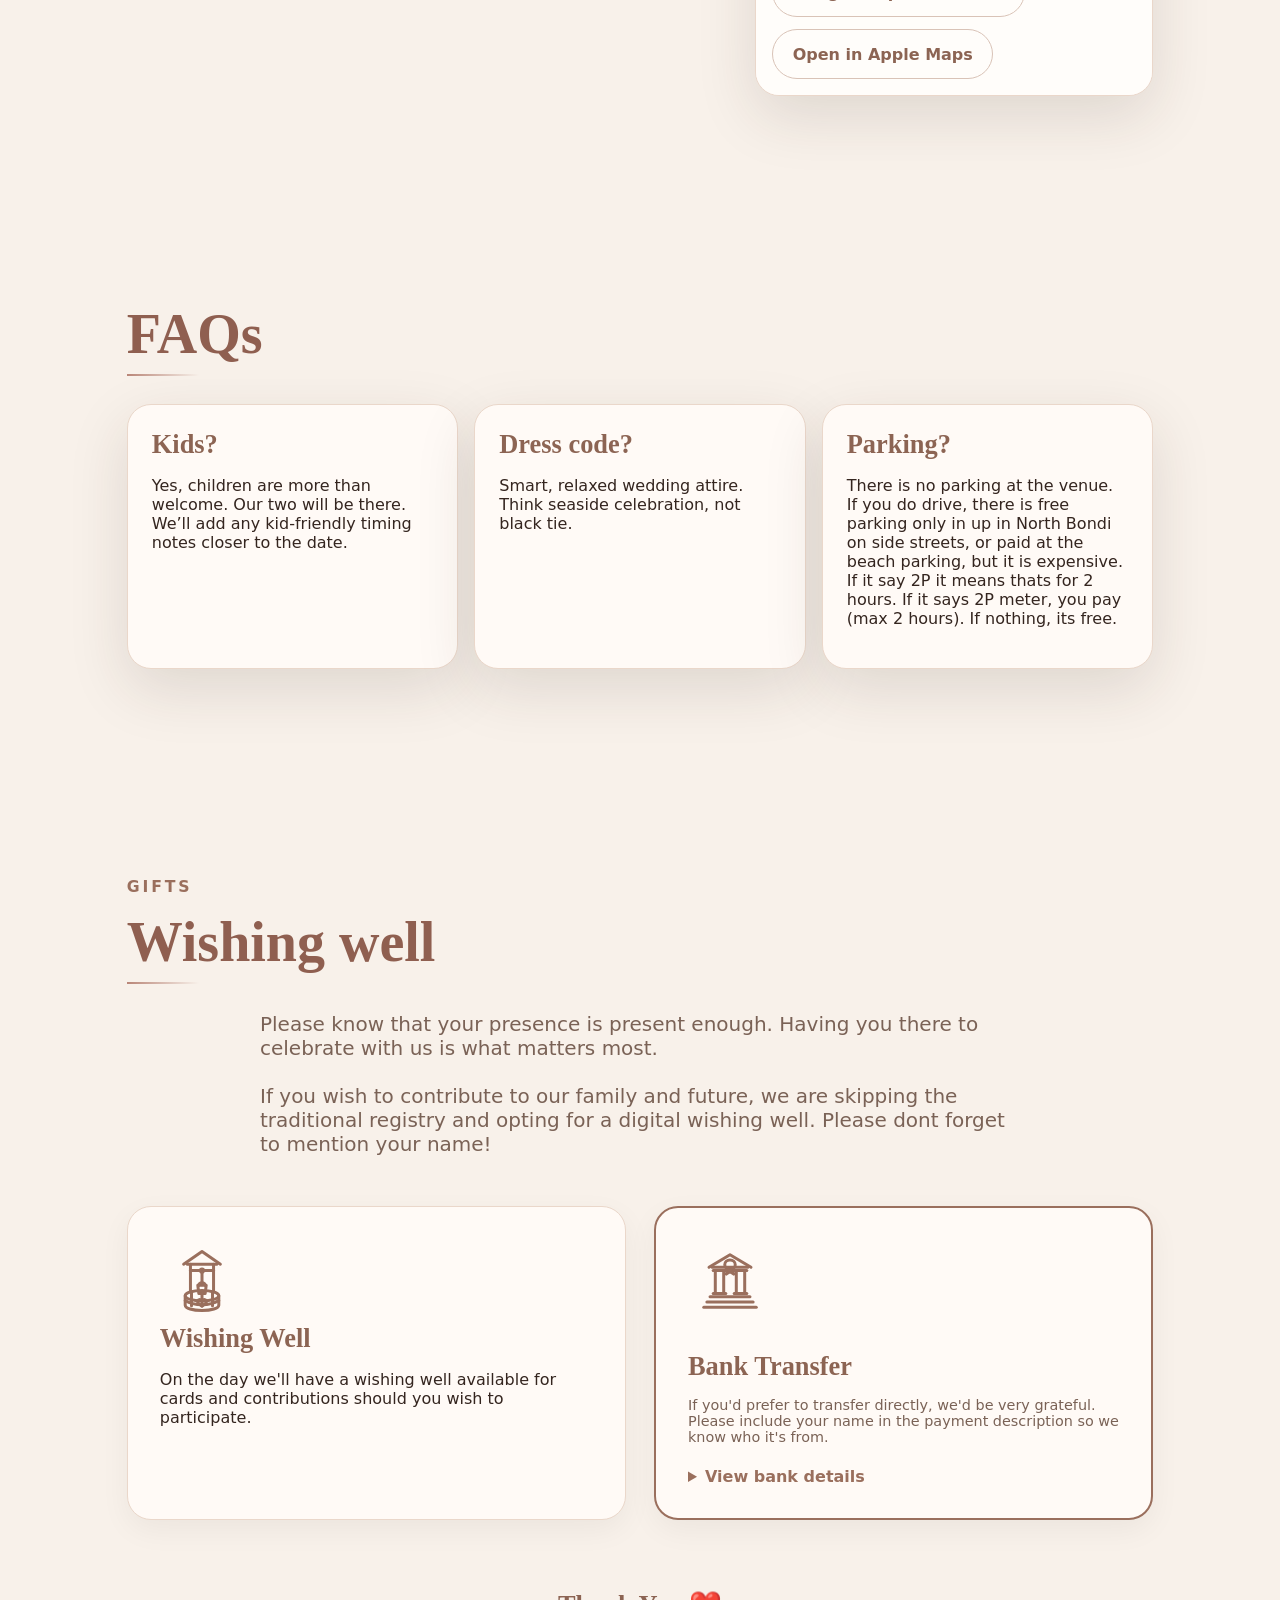
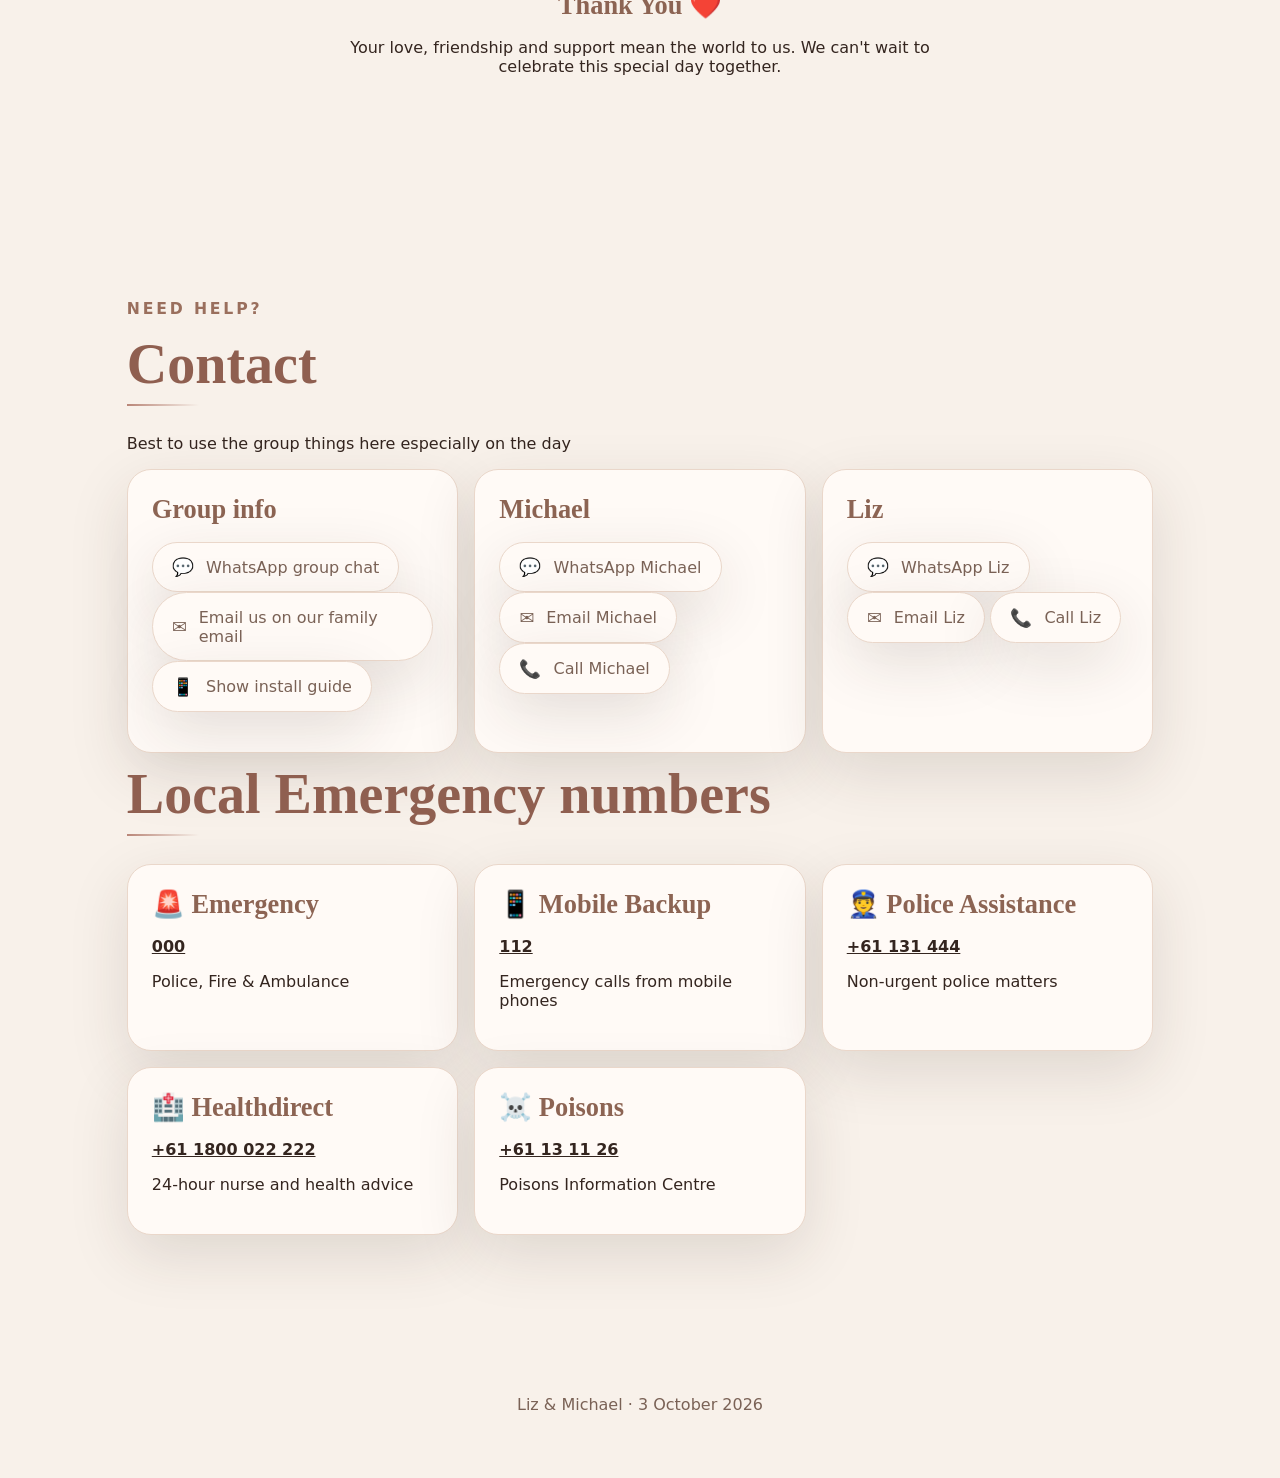
==== commit b20e370f: "Update index.html" ====
--- a/index.html
+++ b/index.html
@@ -73,10 +73,16 @@
 	  
       <div class="timeline">
 	  <div><strong>How long?</strong><span><span id="countdown" class="" aria-live="polite"></span></div>
-        <div><strong>2:00pm</strong><span>Arrival</span></div>
-        <div><strong>2:30pm</strong><span>Ceremony</span></div>
-        <div><strong>in between</strong><span>to be confirmed</span></div>
-        <div><strong>8:30pm</strong><span>Early finish</span></div>
+        <div><strong>2:00pm</strong><span>Guests arrive</span></div>
+        <div><strong>2:30pm</strong><span>Wedding ceremony</span></div>
+        <div><strong>3:15pm</strong><span>Wedding group photos</span></div>
+        <div><strong>3:30pm</strong><span>Bar open</span></div>
+        <div><strong>4:00pm</strong><span>Canapés (standing, with some chairs)</span></div>
+        <div><strong>5:00pm</strong><span>Larger food items</span></div>
+        <div><strong>5:30pm</strong><span>Band playing (more quiet)</span></div>
+        <div><strong>6:15pm</strong><span>Speeches!</span></div>
+        <div><strong>7:15pm</strong><span>Band, dancing, drinking and eating 'til 9</span></div>
+        <div><strong>9:00pm</strong><span>Show's over — but those without kids, party on elsewhere in Bondi (maybe right next door at the Pavilion, or the North Bondi RSL down the promenade)</span></div>
       </div>
     </section>
 
